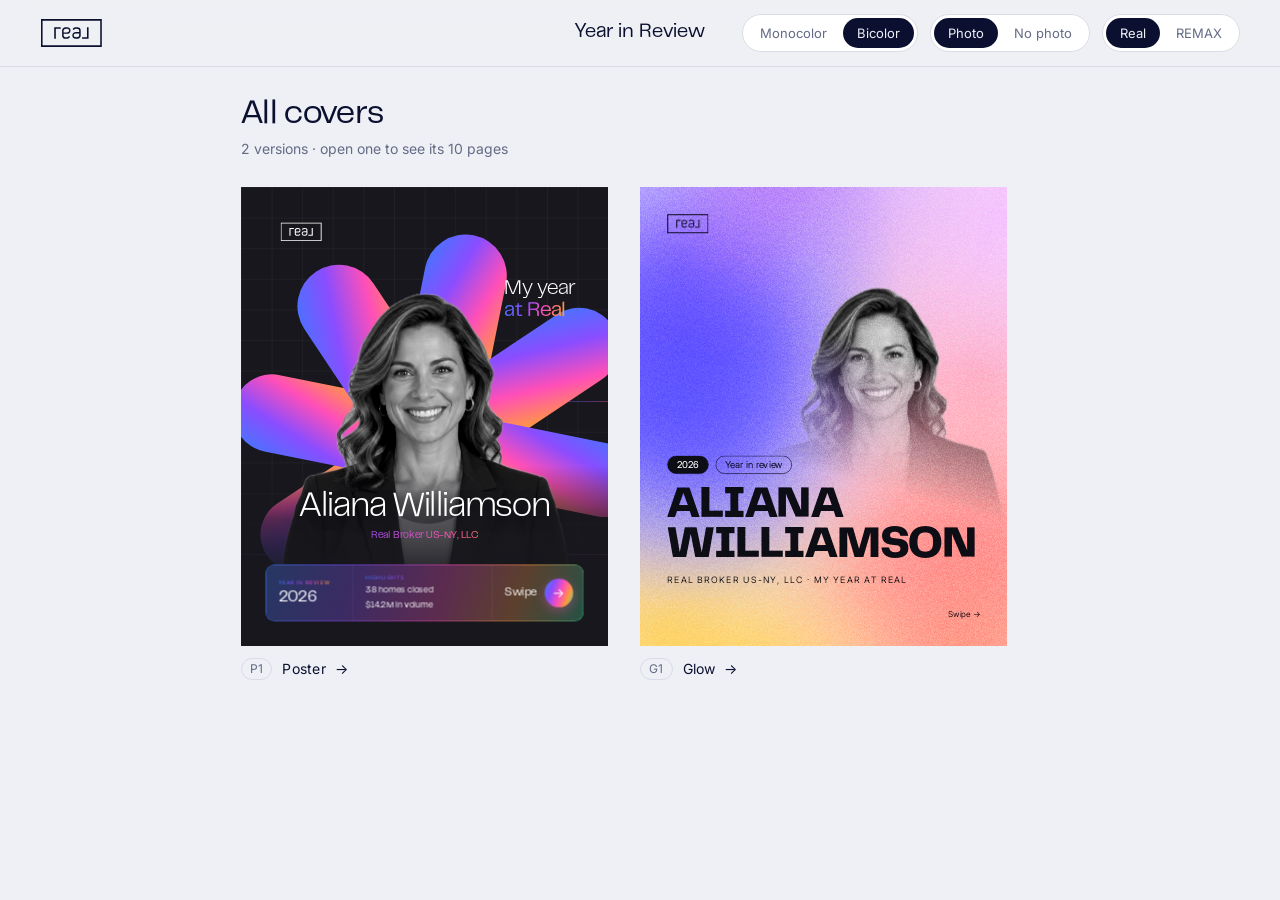
==== index.html @ c4932153 "Year in Review carousel: Poster and Glow, with Real and REMAX versions HTML carousel for the Leo Pro" ====
<!doctype html>
<html lang="en">
<head>
<meta charset="utf-8">
<meta name="viewport" content="width=device-width, initial-scale=1">
<title>Year in Review</title>
<link rel="stylesheet" href="tokens.css">
<script src="clock.js"></script>
<script src="content.js"></script>
<link rel="stylesheet" href="slides.css">
<link rel="stylesheet" href="remax.css">
<link rel="stylesheet" href="motion.css">
<script src="live.js" defer></script>
<script src="pages.js"></script>
<script src="grain.js"></script>
<script src="rings.js"></script>
<script src="flip.js" defer></script>
<script src="mock.js" defer></script>
<script src="reel.js" defer></script>
<script src="figma-sheet.js" defer></script>
<style>
  * { box-sizing: border-box; margin: 0; }
  html, body { height: 100%; background: #e9ecf2; font-family: var(--font-body); color: var(--onyx); }

  /* One page at a time (picked in the Kamui bar). Its versions sit side by side; scroll sideways for more. */
  .stage { height: 100vh; padding: 64px 48px 32px; display: flex; flex-direction: column; gap: 16px; }
  .page-title { font: 400 14px/1 var(--font-body); color: #5b6478; }
  .page-title b { color: var(--navy); font-weight: 400; }
  /* Desktop: 3 by 3 grid, scroll down. Phones keep the swipe row (media query below). */
  .row { flex: 1; min-height: 0; display: grid; grid-template-columns: repeat(3, max-content); justify-content: center; gap: 36px 32px; overflow-y: auto; overflow-x: hidden; padding: 4px 0 40px; align-content: start; }
  .version { flex: none; display: flex; flex-direction: column; gap: 10px; }
  .version-label { font: 400 12px/1 var(--font-body); color: #5b6478; letter-spacing: .02em; }
  .frame { width: calc(var(--slide-w) * var(--scale)); height: calc(var(--slide-h) * var(--scale)); overflow: hidden; }
  .slide { width: var(--slide-w); height: var(--slide-h); transform: scale(var(--scale)); transform-origin: 0 0;
           position: relative; overflow: hidden; padding: var(--margin); }

  /* Placeholder until a page has a design */
  .slide.empty { background: var(--light); display: flex; flex-direction: column; justify-content: space-between; }
  .slide.empty .num { font: 300 240px/0.9 var(--font-display); color: var(--rezen); }
  .slide.empty .copy { display: flex; flex-direction: column; gap: 20px; color: var(--navy); }
  .slide.empty .k { font: 400 28px/1 var(--font-body); text-transform: uppercase; letter-spacing: .14em; color: var(--rezen); }
  .slide.empty .v { font: 400 160px/0.95 var(--font-display); }
  .slide.empty .l { font: 400 56px/1.1 var(--font-display); }
  .slide.empty .n { font: 400 32px/1.3 var(--font-body); color: var(--onyx); }

  /* Own toolbar: page select, photo switch. Shown on phones and anywhere the Kamui bar isn't (not localhost). */
  .bar { display: none; align-items: center; gap: 8px; padding: 0 16px; }
  .bar button, .bar select { height: 40px; border: 1px solid #c9cfdb; background: var(--white); color: var(--navy);
    font: 400 15px/1 var(--font-body); border-radius: 0; -webkit-appearance: none; appearance: none; }
  .bar button { width: 40px; flex: none; font-size: 18px; }
  .bar select { flex: 1; min-width: 0; padding: 0 12px; }
  .bar .photo { width: auto; padding: 0 12px; white-space: nowrap; }
  .bar .photo[aria-pressed="true"] { background: var(--navy); color: var(--white); border-color: var(--navy); }
  .page-title .back { margin-right: 10px; padding: 6px 12px; border: 1px solid #c9cfdb; background: #fff; color: #050e3d; font: 400 13px/1 var(--font-body); cursor: pointer; }
  .version.open { cursor: pointer; }
  .version.open .frame { transition: transform .2s ease, box-shadow .2s ease; }
  .version.open:hover .frame { transform: translateY(-4px); box-shadow: 0 16px 40px rgba(5,14,61,.18); }
  .dots { display: none; justify-content: center; align-items: center; gap: 8px; min-height: 20px; }
  .dots i { width: 8px; height: 8px; border-radius: 50%; background: #c9cfdb; }
  .dots i.on { background: var(--rezen); }
  .no-kamui .bar { display: flex; }
  .no-kamui .stage { padding-top: 16px; }

  /* Phone: one version per screen, swipe sideways between versions */
  @media (max-width: 767px) {
    .bar { display: flex; }
    .stage { height: 100dvh; padding: 12px 0 14px; gap: 12px; }
    .page-title { display: none; }
    .page-title:has(.back) { display: block; padding: 0 16px; }
    .row { display: flex; overflow-x: auto; overflow-y: hidden; justify-content: flex-start; gap: 16px; padding: 0 16px 4px; align-items: center; scroll-snap-type: x mandatory; scrollbar-width: none; overscroll-behavior-x: contain; }
    .row::-webkit-scrollbar { display: none; }
    .version { scroll-snap-align: center; scroll-snap-stop: always; align-items: center; }
    .version-label { font-size: 14px; color: var(--navy); }
    .dots { display: flex; }
  }

  /* ===== Review shell (6 Nov redesign): header, tabs, switch, headings, cards, scrollbar ===== */
  :root { --u-bg: var(--ui-bg, #eef0f5); --u-fg: var(--ui-fg, #0b1030); --u-mut: var(--ui-muted, #646b85); --u-line: var(--ui-line, #d9dce6); --u-card: var(--ui-field, #ffffff); --u-acc: #4967fd; }
  html, body { background: var(--u-bg); color: var(--u-fg); }
  .stage { padding: 0 !important; gap: 0 !important; }
  .bar { display: none !important; }
  .hdr { position: sticky; top: 0; z-index: 20; display: flex; align-items: center; gap: 28px; padding: 14px 40px;
    background: color-mix(in srgb, var(--u-bg) 82%, transparent); backdrop-filter: blur(14px); -webkit-backdrop-filter: blur(14px); border-bottom: 1px solid var(--u-line); }
  .brand { display: flex; align-items: center; gap: 12px; flex: none; }
  .brand .logo { width: 62px; height: 28px; color: var(--u-fg); }
  .brand b { display: block; font: 400 17px/1.1 var(--font-display); }
  .brand small { display: block; font: 400 12px/1.3 var(--font-body); color: var(--u-mut); }
  .tabs { display: none !important; }
  .hdr { position: sticky; }
  .brand small { display: none !important; }
  .brand > div { position: absolute; left: 50%; top: 50%; transform: translate(-50%, -50%); text-align: center; pointer-events: none; }
  .brand b { font-size: 20px !important; }
  .hdr .sw { margin-left: auto; }
  .segs { margin-left: auto; display: flex; gap: 12px; flex: none; }
  .seg { display: flex; padding: 3px; gap: 2px; border: 1px solid var(--u-line); border-radius: 999px; background: var(--u-card); }
  .seg button { height: 30px; padding: 0 14px; border: 0; border-radius: 999px; background: transparent; color: var(--u-mut); font: 400 13px/1 var(--font-body); cursor: pointer; transition: background .2s, color .2s; }
  .seg button:hover { color: var(--u-fg); }
  .seg button[aria-pressed="true"] { background: var(--u-fg); color: var(--u-bg); }
  .seg button:focus-visible { outline: 2px solid var(--u-acc); outline-offset: 2px; }
  .page-title .seg.fmt { margin-left: 24px; align-self: center; }
  /* Watch reel: the P1 Poster reel (media/yir-reel-P1.mp4) in the iPhone 17 Pro bezel */
  .reelbtn { margin-left: 12px; align-self: center; flex: none; display: inline-flex; align-items: center; gap: 8px; height: 38px; padding: 0 16px 0 14px; border: 0; border-radius: 999px;
    background: var(--u-fg); color: var(--u-bg); font: 400 13px/1 var(--font-body); cursor: pointer; }
  .reelbtn:hover { background: var(--u-acc); color: #fff; }
  .reelbtn:focus-visible { outline: 2px solid var(--u-acc); outline-offset: 2px; }
  .rv { position: fixed; inset: 0; z-index: 1000; display: flex; align-items: center; justify-content: center; flex-direction: column; background: rgba(8,10,24,.78); backdrop-filter: blur(10px); -webkit-backdrop-filter: blur(10px); }
  .rv-wrap { width: 450px; height: 920px; transform-origin: center; flex: none; }
  .rv-phone { position: relative; width: 450px; height: 920px; filter: drop-shadow(0 40px 60px rgba(0,0,0,.45)); }
  .rv-screen { position: absolute; left: 24px; top: 23px; width: 402px; height: 874px; border-radius: 58px; overflow: hidden; background: #000; }
  /* Instagram Reels on iOS: the reel fills the screen above the tab bar; Reels UI and the iOS status bar and home indicator on top */
  .rv-screen video { position: absolute; left: 0; top: 0; width: 100%; height: 791px; object-fit: cover; display: block; cursor: pointer; }
  .rv-screen, .rv-ig { font-family: -apple-system, BlinkMacSystemFont, "SF Pro Text", system-ui, sans-serif; -webkit-font-smoothing: antialiased; }
  .rv-ig { position: absolute; inset: 0; pointer-events: none; color: #fff; }
  .rv-ig .mk-status { position: absolute; left: 0; right: 0; top: 0; height: 62px; z-index: 3; }
  .rv-ig .mk-sb { display: block; }
  .rv-ig .scr-t { position: absolute; left: 0; right: 0; top: 0; height: 150px; background: linear-gradient(rgba(0,0,0,.45), rgba(0,0,0,0)); }
  .rv-ig .scr-b { position: absolute; left: 0; right: 0; top: 541px; height: 250px; background: linear-gradient(rgba(0,0,0,0), rgba(0,0,0,.55)); }
  .rv-ig .hd { position: absolute; left: 16px; right: 14px; top: 62px; height: 44px; display: flex; align-items: center; justify-content: space-between; z-index: 2; }
  .rv-ig .hd b { display: inline-flex; align-items: center; gap: 4px; font-size: 22px; font-weight: 700; letter-spacing: -.02em; }
  .rv-ig .act { position: absolute; right: 10px; bottom: 102px; width: 48px; display: flex; flex-direction: column; align-items: center; gap: 16px; z-index: 2; }
  .rv-ig .act div { display: flex; flex-direction: column; align-items: center; gap: 3px; font-size: 12px; font-weight: 500; }
  .rv-ig .act svg { filter: drop-shadow(0 1px 2px rgba(0,0,0,.35)); }
  .rv-ig .aud { width: 28px; height: 28px; border-radius: 7px; border: 2px solid #fff; overflow: hidden; box-sizing: border-box; } .rv-ig .aud img { width: 100%; height: 100%; object-fit: cover; display: block; }
  .rv-ig .who { position: absolute; left: 14px; right: 74px; bottom: 102px; display: flex; flex-direction: column; gap: 9px; z-index: 2; text-shadow: 0 1px 2px rgba(0,0,0,.35); }
  .rv-ig .u { display: flex; align-items: center; gap: 9px; font-size: 14px; font-weight: 600; }
  .rv-ig .u img { width: 32px; height: 32px; border-radius: 50%; object-fit: cover; }
  .rv-ig .u i { font-style: normal; padding: 5px 11px; border: 1.5px solid rgba(255,255,255,.85); border-radius: 8px; font-size: 13px; font-weight: 600; }
  .rv-ig .cap { font-size: 14px; line-height: 1.3; white-space: nowrap; overflow: hidden; text-overflow: ellipsis; } .rv-ig .cap span { color: rgba(255,255,255,.7); }
  .rv-ig .mus { display: inline-flex; align-items: center; gap: 6px; align-self: flex-start; padding: 5px 10px 5px 8px; border-radius: 999px; background: rgba(255,255,255,.18); font-size: 12.5px; font-weight: 500; }
  .rv-ig .tab { position: absolute; left: 0; right: 0; bottom: 0; height: 83px; display: flex; justify-content: space-around; padding: 11px 6px 0; box-sizing: border-box; background: #000; border-top: .5px solid rgba(255,255,255,.12); z-index: 2; }
  .rv-ig .tab .me { width: 26px; height: 26px; border-radius: 50%; overflow: hidden; border: 1.5px solid #fff; box-sizing: border-box; } .rv-ig .tab .me img { width: 100%; height: 100%; object-fit: cover; display: block; }
  .rv-ig .home { position: absolute; left: 50%; bottom: 8px; width: 139px; height: 5px; margin-left: -69.5px; border-radius: 3px; background: #fff; z-index: 3; }
  .rv-bezel { position: absolute; inset: 0; width: 450px; height: 920px; pointer-events: none; }
  /* the Dynamic Island comes from the bezel image; no extra island here */
  .rv-bar { position: absolute; left: 0; right: 0; top: 789px; height: 2px; background: rgba(255,255,255,.25); overflow: hidden; pointer-events: none; z-index: 2; }   /* Reels scrub line on the tab bar edge */
  .rv-bar i { display: block; height: 100%; width: 0; background: #fff; }
  .rv-ctl { margin-top: 18px; display: flex; gap: 10px; }
  .rv-ctl button { height: 38px; padding: 0 16px; border: 0; border-radius: 999px; background: rgba(255,255,255,.14); color: #fff; font: 400 13px/1 var(--font-body); cursor: pointer; }
  .rv-ctl button:hover { background: rgba(255,255,255,.26); }
  .rv-ctl { flex-wrap: wrap; justify-content: center; }
  .rv-ver { display: inline-flex; padding: 3px; gap: 2px; border-radius: 999px; background: rgba(255,255,255,.1); margin-right: 6px; }
  .rv-ver button { height: 32px; background: none; }
  .rv-top { margin: 0 0 18px; }   /* version switch sits above the phone (Laxman, 17 Nov) */
  .rv-top .rv-ver { margin-right: 0; }
  .rv-ver button[aria-pressed="true"] { background: #fff; color: #0b0b12; }
  .rv-x { position: absolute; top: 64px; right: 28px; width: 44px; height: 44px; border-radius: 50%; border: 0; background: rgba(255,255,255,.14); color: #fff; font: 400 20px/1 system-ui; cursor: pointer; }
  @media (max-width: 767px) { .reelbtn { padding: 0 12px; } .reelbtn span { display: none; } }
  @media (max-width: 767px) { .segs { gap: 6px; } .seg button { padding: 0 10px; font-size: 12px; } }
  .tabs-old { flex: 1; display: flex; justify-content: center; gap: 4px; min-width: 0; overflow-x: auto; scrollbar-width: none; }
  .tabs::-webkit-scrollbar { display: none; }
  .tabs button { flex: none; height: 36px; padding: 0 16px; border: 0; border-radius: 999px; background: transparent; color: var(--u-mut); cursor: pointer;
    font: 400 14px/1 var(--font-body); transition: background .15s, color .15s; }
  .tabs button em { font-style: normal; margin-left: 6px; color: inherit; opacity: .8; }
  .tabs button:hover { background: color-mix(in srgb, var(--u-fg) 7%, transparent); color: var(--u-fg); }
  .tabs button.on { background: var(--u-fg); color: var(--u-bg); }
  .tabs button:focus-visible, .back:focus-visible, .sw input:focus-visible + i { outline: 2px solid var(--u-acc); outline-offset: 2px; }
  .sw { flex: none; display: flex; align-items: center; gap: 10px; cursor: pointer; font: 400 13px/1 var(--font-body); color: var(--u-mut); }
  .sw input { position: absolute; opacity: 0; width: 1px; height: 1px; }
  .sw i { width: 40px; height: 24px; border-radius: 999px; background: var(--u-line); position: relative; transition: background .2s; }
  .sw i::after { content: ""; position: absolute; left: 3px; top: 3px; width: 18px; height: 18px; border-radius: 50%; background: #fff; box-shadow: 0 1px 3px rgba(0,0,0,.25); transition: transform .2s; }
  .sw input:checked + i { background: var(--u-acc); }
  .sw input:checked + i::after { transform: translateX(16px); }
  .page-title { display: flex !important; align-items: center; gap: 16px; padding: 30px 40px 6px; color: var(--u-fg) !important; }
  .page-title .h h1 { margin: 0; font: 400 34px/1.1 var(--font-display); letter-spacing: -.02em; }
  .page-title .h h1 span { font: 400 14px/1 var(--font-body); color: var(--u-mut); vertical-align: middle; margin-left: 8px; padding: 5px 9px; border: 1px solid var(--u-line); border-radius: 999px; }
  .page-title .h p { margin: 6px 0 0; font: 400 14px/1.3 var(--font-body); color: var(--u-mut); }
  .page-title .back { width: 44px; height: 44px; flex: none; display: grid; place-items: center; padding: 0; border: 1px solid var(--u-line) !important; border-radius: 50%; background: var(--u-card) !important; color: var(--u-fg) !important; cursor: pointer; }
  .page-title .back:hover { background: var(--u-fg) !important; color: var(--u-bg) !important; }
  .row { padding: 22px 40px 60px !important; gap: 40px 32px !important; justify-content: center !important; }
  .page-title { padding-left: max(40px, var(--gx, 40px)) !important; }
  .version { gap: 12px !important; }
  .version-label { display: flex; align-items: center; gap: 10px; font: 400 14px/1 var(--font-body) !important; color: var(--u-fg) !important; }
  .version-label .num { font: 400 12px/1 var(--font-body); color: var(--u-mut); padding: 4px 8px; border: 1px solid var(--u-line); border-radius: 999px; }
  .frame { box-shadow: 0 1px 2px rgba(11,16,48,.06), 0 14px 34px rgba(11,16,48,.10); transition: transform .25s cubic-bezier(.2,.8,.2,1), box-shadow .25s; }
  .version:hover .frame { transform: translateY(-4px); box-shadow: 0 2px 4px rgba(11,16,48,.08), 0 24px 50px rgba(11,16,48,.16); }
  .version.open .version-label::after { content: "Open →"; margin-left: auto; font-size: 13px; color: var(--u-acc); opacity: 0; transition: opacity .2s; }
  .version.open:hover .version-label::after { opacity: 1; }
  /* no card shadow; label sits below the slide (6 Nov) */
  .frame, .version:hover .frame { box-shadow: none !important; }
  .version-label { order: 2; }
  .version .frame { order: 1; }
  /* scrollbar */
  .row { scrollbar-width: thin; scrollbar-color: color-mix(in srgb, var(--u-fg) 22%, transparent) transparent; }
  .row::-webkit-scrollbar { width: 10px; height: 10px; }
  .row::-webkit-scrollbar-track { background: transparent; }
  .row::-webkit-scrollbar-thumb { background: color-mix(in srgb, var(--u-fg) 18%, transparent); border-radius: 999px; border: 3px solid var(--u-bg); }
  .row::-webkit-scrollbar-thumb:hover { background: color-mix(in srgb, var(--u-fg) 34%, transparent); }
  .dots i { border-radius: 999px; transition: width .2s; } .dots i.on { width: 22px; background: var(--u-acc); }
  @media (max-width: 767px) {
    .hdr { flex-wrap: wrap; gap: 10px 14px; padding: 10px 16px; }
    .brand small { display: none; }
    .tabs { order: 3; flex-basis: 100%; justify-content: flex-start; }
    .tabs button { height: 32px; padding: 0 12px; font-size: 13px; }
    .sw { margin-left: auto; } .sw span { display: none; }
    .page-title { display: flex !important; padding: 12px 16px 0; } .page-title .h h1 { font-size: 22px; } .page-title .h p { display: none; }
    .page-title .back { width: 36px; height: 36px; }
    .row { padding: 8px 16px 4px !important; gap: 16px !important; justify-content: flex-start !important; }
    .page-title { padding-left: 16px !important; }
    .version.open .version-label::after { display: none; }
  }
</style>
</head>
<body>
<main class="stage">
  <header class="hdr">
    <div class="brand"><span class="logo"></span><div><b>Year in Review</b><small>2026 · Leo Pro carousel</small></div></div>
    <nav class="tabs" id="tabs" aria-label="Versions"></nav>
    <div class="segs">
      <div class="seg" role="group" aria-label="Colour system" title="Monocolor: one colour scheme on every page. Bicolor: the big-win pages (03, 05, 07, 09) swap colours.">
        <button type="button" data-k="color" data-v="mono">Monocolor</button><button type="button" data-k="color" data-v="bi">Bicolor</button></div>
      <div class="seg" role="group" aria-label="Agent photo">
        <button type="button" data-k="photo" data-v="on">Photo</button><button type="button" data-k="photo" data-v="off">No photo</button></div>
      <div class="seg" role="group" aria-label="Brand" title="Real: Real Brokerage posters. REMAX: the same posters in the REMAX brand (Real REMAX Group agents).">
        <button type="button" data-k="brand" data-v="real">Real</button><button type="button" data-k="brand" data-v="remax">REMAX</button></div>
    </div>
  </header>
  <div class="bar" id="bar">
    <button id="prev" aria-label="Previous page">‹</button>
    <select id="pageSel" aria-label="Page"></select>
    <button id="next" aria-label="Next page">›</button>
    <button class="photo" id="photoBtn" aria-pressed="false">No photo</button>
  </div>
  <div class="page-title" id="title"></div>
  <div class="row" id="row"></div>
  <div class="dots" id="dots"></div>
</main>

<!--
  DESIGNS GO HERE. One <template> per version:
    Versions show left to right in the order they appear in this file.
-->

<!-- ===== 01 · Cover · set 3: photo-led poster (speaker-card style) ===== -->
<template data-page="01" data-version="P1" data-name="Poster" data-class="c-p2">
  <div class="abs grid"></div>
  <i class="abs sq" style="left:372px;top:138px"></i><i class="abs sq" style="left:96px;top:560px"></i><i class="abs sq" style="left:930px;top:640px"></i>
  <svg class="abs burst" viewBox="0 0 1080 1350" aria-hidden="true"><defs><linearGradient id="irid" x1="0" y1="0" x2="1" y2="1"><stop offset="0" stop-color="#3a7bff"/><stop offset=".3" stop-color="#8a4dff"/><stop offset=".55" stop-color="#ff4fb8"/><stop offset=".8" stop-color="#ff9a3d"/><stop offset="1" stop-color="#3ddc97"/></linearGradient></defs><g class="petals" transform="translate(560 760)"><rect class="petal" transform="rotate(0)" x="-118" y="-640" width="236" height="640" rx="118"/><rect class="petal" transform="rotate(45)" x="-118" y="-640" width="236" height="640" rx="118"/><rect class="petal" transform="rotate(90)" x="-118" y="-640" width="236" height="640" rx="118"/><rect class="petal" transform="rotate(135)" x="-118" y="-640" width="236" height="640" rx="118"/><rect class="petal" transform="rotate(180)" x="-118" y="-640" width="236" height="640" rx="118"/><rect class="petal" transform="rotate(225)" x="-118" y="-640" width="236" height="640" rx="118"/><rect class="petal" transform="rotate(270)" x="-118" y="-640" width="236" height="640" rx="118"/><rect class="petal" transform="rotate(315)" x="-118" y="-640" width="236" height="640" rx="118"/></g></svg>
  <span class="abs logo"></span>
  <div class="abs headline"><span class="l">My year</span><span class="r">at Real</span></div>
  <img class="abs person photo-only" data-yir-src="agent.cutout" alt="">
  <div class="abs np-year np-only" data-yir="year"></div>
  <div class="abs shade"></div>
  <div class="abs who"><div class="nm" data-yir="agent.name"></div><div class="br" data-yir="agent.brokerage"></div></div>
  <div class="abs sfacts st-only"><div><b data-yir-page="05.value"></b><span data-yir-page="05.label"></span></div><div><b data-yir-page="07.value"></b><span data-yir-page="07.label"></span></div><div><b data-yir-page="10.value"></b><span data-yir-page="10.label"></span></div></div>
  <div class="abs info">
    <div class="cell c1"><div class="lb">Year in review</div><div class="big" data-yir="year"></div></div>
    <div class="cell c2"><div class="lb">Highlights</div><div class="st"><span data-yir-page="02.value"></span> homes closed</div><div class="st"><span data-yir-page="03.value"></span> in volume</div></div>
    <div class="cell c3"><div class="lb">See my year</div><div class="big sm">Swipe</div></div>
  </div>
</template>

<!-- ===== 01 · Cover · set 2: ring vortex ===== -->
<template data-page="01" data-version="G1" data-name="Glow" data-class="c-g">
  <div class="abs glow g1"></div><div class="abs glow g2"></div><div class="abs glow g3"></div><div class="abs glow g4"></div>
  <canvas class="abs grain" data-grain="fine-noise" width="1080" height="1350"></canvas>
  <img class="abs person photo-only" data-yir-src="agent.cutout" alt="">
  <div class="abs big-year np-only" data-yir="year"></div>
  <span class="abs logo"></span>
  <div class="abs tags"><span class="tag solid" data-yir="year"></span><span class="tag">Year in review</span></div>
  <div class="abs nm" data-yir="agent.name"></div>
  <div class="abs sub"><span data-yir="agent.brokerage"></span> · <span data-yir="cover.title"></span></div>
  <div class="abs sfacts st-only"><div><b data-yir-page="02.value"></b><span data-yir-page="02.label"></span></div><div><b data-yir-page="03.value"></b><span data-yir-page="03.label"></span></div><div><b data-yir-page="05.value"></b><span data-yir-page="05.label"></span></div></div>
  <div class="abs swipe" data-yir="cover.cta"></div>
</template>


<script src="wrapped.js"></script>   <!-- Wrapped (V4): local only for now; the page works without it -->
<script>
  // 10 pages and their copy come from content.js (v1 carousel in Figma)
  const PAGES = YIR.pages;
  // Pattern break: the big-achievement pages swap their poster's colours (slides.css, .swap)
  const SWAP = ['03', '05', '07', '09'];
  // Plain content view shown until a page has a designed version
  function contentView(p) {
    const a = YIR.agent;
    if (p.id === '01') return `<div class="num">${p.id}</div>
      <div class="copy"><div class="k">${YIR.cover.kicker}</div><div class="v">${YIR.cover.title}</div>
      <div class="n">${a.name} · ${a.brokerage}</div><div class="n">${YIR.cover.cta}</div></div>`;
    return `<div class="num">${p.id}</div>
      <div class="copy"><div class="k">${p.name}</div><div class="v">${p.value}</div>
      <div class="l">${p.label}</div><div class="n">${p.note}</div></div>`;
  }

  const row = document.getElementById('row'), title = document.getElementById('title');
  // Two views: 'home' shows every cover version; a version id (e.g. 'V4') opens that version's 10 pages
  const COVERS = () => [...document.querySelectorAll('template[data-page="01"]')].map(t => ({ id: t.dataset.version, name: t.dataset.name, t }));
  let view = 'home', noPhoto = false, breaks = true, story = false, brand = 'real';   // brand: 'real' or 'remax' (remax.css, assets/remax)
    // story: P1 in 9:16 story size   // breaks: Bicolor (big-win pages swap colours); false = Monocolor

  const phone = () => matchMedia('(max-width: 767px)').matches;
  function fit() {
    let sc;
    if (phone()) sc = Math.min((innerWidth - 32) / 1080, (row.clientHeight - 28) / (isStory() ? 1920 : 1350)); // one slide fills the screen
    else sc = Math.max(0.15, Math.min((row.clientWidth - 80 - 2 * 32 - 12) / 3 / 1080, 0.34)); // three columns fill the width
    document.body.style.setProperty('--scale', sc.toFixed(3));
    const gx = () => { const v = row.firstElementChild; if (v && !phone()) document.body.style.setProperty('--gx', Math.round(v.getBoundingClientRect().left - row.getBoundingClientRect().left) + 'px'); };
    requestAnimationFrame(gx); setTimeout(gx, 400); // title lines up with the centred grid (again once the scrollbar has settled)
  }

  // Toolbar (phones, and wherever the Kamui bar isn't): All covers / each version, arrows, photo switch
  const pageSel = document.getElementById('pageSel'), photoBtn = document.getElementById('photoBtn'), dots = document.getElementById('dots');
  const VIEWS = () => [{ id: 'home', label: 'All covers' }, ...COVERS().map(c => ({ id: c.id, label: `${c.id} · ${c.name}` }))];
  pageSel.innerHTML = VIEWS().map(v => `<option value="${v.id}">${v.label}</option>`).join('');
  const go = id => { view = id; render(); saveHash(); if (window.KamuiBar && KamuiBar.select) try { KamuiBar.select(id); } catch (e) {} };
  pageSel.onchange = () => go(pageSel.value);
  const step = d => { const vs = VIEWS(), i = vs.findIndex(v => v.id === view); go(vs[(i + d + vs.length) % vs.length].id); };
  document.getElementById('prev').onclick = () => step(-1);
  document.getElementById('next').onclick = () => step(1);
  photoBtn.onclick = () => { noPhoto = !noPhoto; render(); saveHash(); };
  const tgs = () => [noPhoto && 'nophoto', !breaks && 'nobreak', story && 'story', brand === 'remax' && 'remax'].filter(Boolean).join(',');
  const STORY_SETS = ['P1', 'G1', 'V4'];   // versions with a story size, the iPhone preview and a reel
  const isStory = () => story && STORY_SETS.includes(view);
  function saveHash() { if (!window.KamuiBar) history.replaceState(null, '', `#opt=${view}${tgs() ? '&tg=' + tgs() : ''}`); }
  (() => { const h = new URLSearchParams(location.hash.slice(1)); if (h.get('opt') && VIEWS().some(v => v.id === h.get('opt'))) view = h.get('opt'); const tg = (h.get('tg') || '').split(','); if (tg.includes('nophoto')) noPhoto = true; if (tg.includes('nobreak')) breaks = false; if (tg.includes('story')) story = true; if (tg.includes('remax')) brand = 'remax'; })();
  const tabs = document.getElementById('tabs');
  // Watch reel: plays media/yir-reel-P1.mp4 in the iPhone bezel (play/pause, sound, replay; Esc or ✕ closes)
  // Instagram Reels interface over the reel: iOS status bar (Figma kit, via mock.js), Reels header, actions, caption, audio, tab bar, home indicator
  function reelsUI() {
    const M = window.YIRMock || {}, I = M.ICON || {}, A = YIR.agent || {};
    const user = (A.name || 'agent').toLowerCase().replace(/[^a-z]+/g, '.'), photo = A.photo || '';
    const sv = (p, w = 28, extra = '') => `<svg width="${w}" height="${w}" viewBox="0 0 24 24" fill="none" stroke="#fff" stroke-width="1.9" stroke-linecap="round" stroke-linejoin="round" ${extra}>${p}</svg>`;
    const heart = sv('<path d="M12 20.5s-7.5-4.6-9.2-9.1C1.6 8 3.6 4.5 7.1 4.5c2.1 0 3.6 1.2 4.9 3 1.3-1.8 2.8-3 4.9-3 3.5 0 5.5 3.5 4.3 6.9-1.7 4.5-9.2 9.1-9.2 9.1z"/>');
    const comment = sv('<path d="M20.5 12a8.5 8.5 0 1 1-3.4-6.8A8.4 8.4 0 0 1 20.5 12c0 1.4-.3 2.7-.9 3.9l1.1 4.6-4.6-1.1A8.5 8.5 0 0 1 12 20.5"/>');
    const repost = sv('<path d="M17 2.5l3 3-3 3"/><path d="M4 11.5v-2a4 4 0 0 1 4-4h12"/><path d="M7 21.5l-3-3 3-3"/><path d="M20 12.5v2a4 4 0 0 1-4 4H4"/>');
    const send = sv('<path d="M21.5 3 10 13.5M21.5 3 15 21l-5-7.5L2.5 9z"/>');
    const dots = `<svg width="24" height="24" viewBox="0 0 24 24" fill="#fff"><circle cx="5" cy="12" r="1.8"/><circle cx="12" cy="12" r="1.8"/><circle cx="19" cy="12" r="1.8"/></svg>`;
    const camera = sv('<path d="M3 8.5a2 2 0 0 1 2-2h2.3l1.6-2.2h6.2l1.6 2.2H19a2 2 0 0 1 2 2V18a2 2 0 0 1-2 2H5a2 2 0 0 1-2-2z"/><circle cx="12" cy="13" r="3.8"/>', 28);
    const chev = sv('<path d="M6 9l6 6 6-6"/>', 18, 'stroke-width="2.4"');
    const note = `<svg width="12" height="12" viewBox="0 0 24 24" fill="#fff"><path d="M9 18.5a3 3 0 1 1-2-2.83V4.5l13-2.5v13.5a3 3 0 1 1-2-2.83V6.6L9 8.3z"/></svg>`;
    const tabI = { home: sv('<path d="M3 10.2 12 3l9 7.2V21h-6v-6.5H9V21H3z"/>', 26),
      reels: `<svg width="26" height="26" viewBox="0 0 24 24"><rect x="2.5" y="2.5" width="19" height="19" rx="5.5" fill="#fff"/><path d="M2.5 8.2h19M8.6 2.6l3 5.6M15.2 2.6l3 5.6" stroke="#000" stroke-width="1.7"/><path d="M10 11.6v6l5.2-3z" fill="#000"/></svg>`,
      send: sv('<path d="M21.5 3 10 13.5M21.5 3 15 21l-5-7.5L2.5 9z"/>', 26), search: sv('<circle cx="10.5" cy="10.5" r="7"/><path d="M15.8 15.8 21 21"/>', 26) };
    return `<div class="rv-ig"><i class="scr-t"></i><i class="scr-b"></i>${M.status ? M.status('#fff') : ''}
      <div class="hd"><b>Reels ${chev}</b>${camera}</div>
      <div class="act"><div>${heart}<span>12.4K</span></div><div>${comment}<span>318</span></div><div>${repost}<span>56</span></div><div>${send}<span>204</span></div><div>${dots}</div><span class="aud"><img src="${photo}" alt=""></span></div>
      <div class="who"><div class="u"><img src="${photo}" alt="">${user}<i>Follow</i></div>
        <div class="cap">My ${YIR.year} at Real 🏡✨ <span>... more</span></div>
        <div class="mus">${note}${user} · Original audio</div></div>
      <div class="tab">${tabI.home}${tabI.reels}${tabI.send}${tabI.search}<span class="me"><img src="${photo}" alt=""></span></div><i class="home"></i></div>`;
  }

  function openReel(id = 'P1', name = 'Poster') {
    const rv = document.createElement('div'); rv.className = 'rv'; rv.setAttribute('role', 'dialog'); rv.setAttribute('aria-label', name + ' reel');
    rv.innerHTML = `<button class="rv-x" aria-label="Close">✕</button><div class="rv-ctl rv-top"><span class="rv-ver" role="group" aria-label="Reel version"><button data-ver="1" aria-pressed="false">Version 1</button><button data-ver="2" aria-pressed="true">Version 2 · icon motion</button></span></div><div class="rv-wrap"><div class="rv-phone"><div class="rv-screen">
      <video src="media/yir-reel-${id}-v2.mp4" playsinline autoplay loop preload="auto"></video>${reelsUI()}<div class="rv-bar"><i></i></div></div>
      <img class="rv-bezel" src="assets/iphone17-pro-bezel.png" alt=""></div></div>
      <div class="rv-ctl"><button data-a="play">Pause</button><button data-a="sound">Sound off</button><button data-a="replay">Replay</button></div>`;
    document.body.appendChild(rv);
    const v = rv.querySelector('video'), bar = rv.querySelector('.rv-bar i'), wrap = rv.querySelector('.rv-wrap');
    const fitRv = () => { const k = Math.min(1, (innerHeight - 180) / 920, (innerWidth - 40) / 450); wrap.style.transform = `scale(${k.toFixed(3)})`; wrap.style.margin = `${(920 * (k - 1) / 2).toFixed(0)}px ${(450 * (k - 1) / 2).toFixed(0)}px`; };
    fitRv(); addEventListener('resize', fitRv);
    const btn = a => rv.querySelector(`[data-a="${a}"]`);
    const sync = () => { btn('play').textContent = v.paused ? 'Play' : 'Pause'; btn('sound').textContent = v.muted ? 'Sound on' : 'Sound off'; };
    v.play().catch(() => { v.muted = true; v.play().catch(() => {}); }).finally(sync);   // the click allows sound; fall back to muted
    v.ontimeupdate = () => { bar.style.width = (v.currentTime / (v.duration || 1) * 100).toFixed(2) + '%'; };
    v.onclick = () => { v.paused ? v.play() : v.pause(); sync(); };
    btn('play').onclick = v.onclick;
    btn('sound').onclick = () => { v.muted = !v.muted; sync(); };
    btn('replay').onclick = () => { v.currentTime = 0; v.play(); sync(); };
    // Version 1: the reel as first made; Version 2: the same cut with the icons animated (reel.js #reel=…&v2);
    // (Version 3, full screen, was removed from the viewer on 17 Nov; reel.js &full still renders it)
    rv.querySelectorAll('[data-ver]').forEach(b => b.onclick = () => {
      rv.querySelectorAll('[data-ver]').forEach(x => x.setAttribute('aria-pressed', String(x === b)));
      v.src = `media/yir-reel-${id}${b.dataset.ver === '1' ? '' : '-v' + b.dataset.ver}.mp4`; v.currentTime = 0; v.play().catch(() => {}); sync(); });
    const close = () => { v.pause(); v.removeAttribute('src'); v.load();   // release the download so reopening never stalls
      removeEventListener('resize', fitRv); removeEventListener('keydown', key); rv.remove(); };
    const key = e => { if (e.key === 'Escape') close(); if (e.key === ' ') { e.preventDefault(); v.onclick(); } };
    addEventListener('keydown', key);
    rv.querySelector('.rv-x').onclick = close;
    rv.addEventListener('click', e => { if (e.target === rv) close(); });
  }
  // top-bar segmented controls: colour system (Monocolor / Bicolor) and agent photo (Photo / No photo)
  const segBtns = [...document.querySelectorAll('.seg button')];
  segBtns.forEach(b => b.onclick = () => { if (b.dataset.k === 'color') breaks = b.dataset.v === 'bi'; else if (b.dataset.k === 'brand') brand = b.dataset.v; else noPhoto = b.dataset.v === 'off'; render(); saveHash(); });
  function syncBar(count) {
    pageSel.value = view; photoBtn.setAttribute('aria-pressed', noPhoto); segBtns.forEach(b => b.setAttribute('aria-pressed', b.dataset.k === 'color' ? String((b.dataset.v === 'bi') === breaks) : b.dataset.k === 'brand' ? String(b.dataset.v === brand) : String((b.dataset.v === 'off') === noPhoto)));
    tabs.innerHTML = VIEWS().map(v => `<button class="${v.id === view ? 'on' : ''}" data-v="${v.id}">${v.id === 'home' ? 'All' : v.label.replace(' · ', ' <em>') + '</em>'}</button>`).join('');
    tabs.querySelectorAll('button').forEach(b => b.onclick = () => go(b.dataset.v));
    dots.innerHTML = Array.from({ length: count }, (_, i) => `<i class="${i ? '' : 'on'}"></i>`).join('');
  }
  row.addEventListener('scroll', () => {
    const vs = [...row.children]; if (!vs.length) return;
    const mid = row.scrollLeft + row.clientWidth / 2;
    let best = 0, bd = Infinity; vs.forEach((v, i) => { const d = Math.abs(v.offsetLeft + v.offsetWidth / 2 - mid); if (d < bd) { bd = d; best = i; } });
    [...dots.children].forEach((d, i) => d.classList.toggle('on', i === best));
  }, { passive: true });

  function slideHTML(t, p, label, cls) {
    const lab = label.replace(/^(\w+) · /, '<span class="num">$1</span>');
    return `<div class="version${cls ? ' ' + cls : ''}"${t && cls === 'open' ? ` data-open="${t.dataset.version}"` : ''}><div class="version-label">${lab}</div>
      <div class="frame"><section class="slide ${t ? (t.dataset.class || '') : 'empty'}${noPhoto ? ' no-photo' : ''}${isStory() ? ' st9' : ''}${brand === 'remax' ? ' rx' : ''}" data-page="${p.id}" data-next="${(PAGES[PAGES.findIndex(x => x.id === p.id) + 1] || {}).name || ''}">
        ${t ? (brand === 'remax' ? t.innerHTML.replace(/assets\/(ill|ir|gl)-/g, 'assets/remax/$1-') : t.innerHTML) : contentView(p)}
      </section></div></div>`;
  }

  function render() {
    window.YIR_NOPHOTO = noPhoto; window.YIR_BRAND = brand;   // read by pages.js (Wrapped: illustration pages in No photo)
    const covers = COVERS();
    if (view !== 'home' && !covers.some(c => c.id === view)) view = 'home';
    document.body.style.setProperty('--slide-h', isStory() ? '1920px' : '1350px');
    let html = '', count = 0;
    if (view === 'home') {
      title.innerHTML = `<div class="h"><h1>All covers</h1><p>${covers.length} versions · open one to see its 10 pages</p></div>`;
      covers.forEach(c => { html += slideHTML(c.t, PAGES[0], `${c.id} · ${c.name} &nbsp;→`, 'open'); count++; });
    } else {
      const c = covers.find(x => x.id === view);
      title.innerHTML = `<button class="back" id="backBtn" aria-label="All covers"><svg viewBox="0 0 24 24" width="18" height="18"><path d="M15 5l-7 7 7 7" fill="none" stroke="currentColor" stroke-width="2" stroke-linecap="round" stroke-linejoin="round"/></svg></button><div class="h"><h1>${c.name} <span>${c.id}</span></h1><p>${PAGES.length} pages · ${STORY_SETS.includes(c.id) ? 'tap a page to preview it on iPhone' : 'tap a page to replay its motion'}</p></div>${STORY_SETS.includes(c.id) ? `<div class="seg fmt" role="group" aria-label="Size"><button type="button" data-v="post" aria-pressed="${!story}">Poster 4:5</button><button type="button" data-v="story" aria-pressed="${story}">Story 9:16</button></div><button type="button" class="reelbtn" id="reelBtn" title="Watch the ${c.name} reel on iPhone"><svg viewBox="0 0 24 24" width="14" height="14"><path d="M7 4.5v15l12.5-7.5z" fill="currentColor"/></svg><span>Watch reel</span></button>` : ''}`;
      const rb = document.getElementById('reelBtn'); if (rb) rb.onclick = () => openReel(c.id, c.name);
      title.querySelectorAll('.fmt:not(.illsw) button').forEach(b => b.onclick = () => { story = b.dataset.v === 'story'; render(); saveHash(); });
      PAGES.forEach(p => {
        let t = p.id === '01' ? c.t : document.querySelector(`template[data-page="${p.id}"][data-set="${c.id}"]`);
        if (!t && window.YIR_SETS && YIR_SETS[c.id]) { const g = YIR_SETS[c.id](p, PAGES.indexOf(p), isStory()); t = { dataset: { class: g.cls + (breaks && SWAP.includes(p.id) ? ' swap' : '') }, innerHTML: g.html }; }
        html += slideHTML(t, p, `${p.id} · ${p.name}${t ? '' : ' · not designed yet'}`, ''); count++;
      });
    }
    row.innerHTML = html;
    const back = document.getElementById('backBtn'); if (back) back.onclick = () => go('home');
    bind(row);
    if (window.Grain) Grain.renderAll(row);
    if (window.Rings) Rings.renderAll(row);
    syncBar(count);
    row.scrollLeft = 0;
    fit();
  }
  addEventListener('resize', fit);

  // Home: tap a cover to open its version. Inside a version: tap a slide to replay its motion.
  row.addEventListener('click', e => {
    const open = e.target.closest('.version.open'); if (open) { go(open.dataset.open); return; }
    const sl = e.target.closest('.slide'); if (!sl || sl.classList.contains('empty')) return;
    // P1: open the iPhone 17 mockup (Instagram post or story) at this page
    if (STORY_SETS.includes(view) && window.YIRMock) { const all = [...row.querySelectorAll('.slide')]; YIRMock.open({ slides: all, index: all.indexOf(sl), mode: isStory() ? 'story' : 'post' }); return; }
    const c = sl.cloneNode(true); sl.replaceWith(c);
    if (window.Grain) Grain.renderAll(c); if (window.Rings) Rings.renderAll(c);
  });

  // Fill designs from content.js: data-yir="cover.title" (text), data-yir-src="agent.photo" (img src),
  // data-yir-page="03.value" (a figure page's field)
  function bind(root) {
    const get = path => path.split('.').reduce((o, k) => (o == null ? o : o[k]), YIR);
    root.querySelectorAll('[data-yir]').forEach(el => { el.textContent = get(el.dataset.yir) ?? ''; });
    root.querySelectorAll('[data-yir-src]').forEach(el => { el.src = get(el.dataset.yirSrc) ?? ''; });
    root.querySelectorAll('[data-yir-page]').forEach(el => {
      const [id, key] = el.dataset.yirPage.split('.');
      el.textContent = (YIR.pages.find(p => p.id === id) || {})[key] ?? '';
    });
  }

  // Kamui bar: the same views (All covers, then each version) and the photo switch
  const cfg = {
    id: 'year-in-review', title: 'Year in Review',
    options: VIEWS().map(v => ({ id: v.id, label: v.label })),
    defaultOption: 'home',
    toggles: [{ id: 'nophoto', label: 'No agent photo', note: 'Cover without the agent image' }],
    onSelect(id) { if (id !== view) { view = id; render(); } },
    onToggle(id, on) { if (id === 'nophoto' && on !== noPhoto) { noPhoto = on; render(); } },
  };
  render();
  window.KamuiBar ? window.KamuiBar.register(cfg) : (window.KamuiBarQueue = window.KamuiBarQueue || []).push(cfg);
  // Load the bar here too when the dev Chrome injector hasn't (local copy of Bolt brain/Tools/kamui-bar). Localhost only;
  // elsewhere (a phone on the Wi-Fi) the page uses its own toolbar.
  const local = /^(localhost|127\.0\.0\.1|\[::1\])$/.test(location.hostname);
  if (!local) document.body.classList.add('no-kamui');
  setTimeout(() => { if (local && !window.KamuiBar && !/render|figma=/.test(location.search)) { const s = document.createElement('script'); s.src = 'kamui-bar.js'; document.head.appendChild(s); } }, 300);   // no bar in reel renders or Figma captures (it rewrites the hash)
</script>
</body>
</html>
---- tokens.css ----
/* Year in Review: brand tokens. Only these colours, unless Laxman adds one. */
/* Fonts follow the LEO-pro-templates text styles: PP Telegraf Light / Regular (display, titles),
   PP Telegraf Ultrabold (Wrapped only), Inter Regular / Light (body, labels). No other weights. */
@import url("https://fonts.googleapis.com/css2?family=Inter:ital,wght@0,300;0,400;1,400&display=block");
@font-face { font-family: "PP Telegraf"; font-weight: 300; src: url(fonts/PPTelegraf-Light.otf); }
@font-face { font-family: "PP Telegraf"; font-weight: 400; src: url(fonts/PPTelegraf-Regular.otf); }
@font-face { font-family: "PP Telegraf"; font-weight: 800; src: url(fonts/PPTelegraf-Ultrabold.otf); }

:root {
  /* Palette (same five as the CMA covers, Figma Primary/* and surface-brand) */
  --navy: #050e3d;        /* Primary/Navy Blue 900 */
  --rezen: #4967fd;       /* Primary/ReZen Blue 900 */
  --light: #ddebff;       /* surface/surface-brand */
  --white: #ffffff;       /* Primary/White 900 */
  --onyx: #1d1d1d;        /* Primary/Onyx 900 */
  --lime: #a3e635;        /* UX/UI Utilities Lime/400: only on cover V4 (Laxman's wrapped CMA design) */

  --font-display: "PP Telegraf", system-ui, sans-serif;
  --font-body: "Inter", system-ui, sans-serif;

  /* Slide: Instagram portrait carousel */
  --slide-w: 1080px;
  --slide-h: 1350px;
  --margin: 72px;
}

/* Type, named after the Figma text styles (CMA/…). Family, weight, line height, tracking and case
   come from the style; sizes are scaled up for a 1080 px social slide (set font-size per use). */
.t-wrapped  { font-family: var(--font-display); font-weight: 800; line-height: .88; letter-spacing: -.05em; }  /* CMA/Display/Wrapped */
.t-poster   { font-family: var(--font-display); font-weight: 300; line-height: 1;   letter-spacing: -.04em; }  /* CMA/Display/Poster */
.t-hero     { font-family: var(--font-display); font-weight: 300; line-height: 1;   letter-spacing: -.03em; }  /* CMA/Display/Hero, Hero M */
.t-display  { font-family: var(--font-display); font-weight: 300; line-height: 1;   letter-spacing: -.02em; }  /* CMA/Display/XL, L */
.t-display-r{ font-family: var(--font-display); font-weight: 400; line-height: 1;   letter-spacing: -.02em; }  /* CMA/Display/XL Regular */
.t-title    { font-family: var(--font-display); font-weight: 400; line-height: 1.4; letter-spacing: 0; }       /* CMA/Title/L, M */
.t-body     { font-family: var(--font-body);    font-weight: 400; line-height: 1.3; }                          /* CMA/Body/L */
.t-body-l   { font-family: var(--font-body);    font-weight: 300; line-height: 1.3; }                          /* CMA/Body/L Light */
.t-label    { font-family: var(--font-body);    font-weight: 400; line-height: 1.2; letter-spacing: .14em; text-transform: uppercase; } /* CMA/Label/M */
.t-label-l  { font-family: var(--font-body);    font-weight: 300; line-height: 1.2; letter-spacing: .16em; text-transform: uppercase; } /* CMA/Label/M Light */
---- slides.css ----
/* Year in Review: designed versions. Slide is 1080 x 1350. Square corners only (true circles allowed).
   Type follows the LEO-pro-templates text styles (see tokens.css): Telegraf Light/Regular, Telegraf Ultrabold
   for Wrapped only, Inter Regular/Light for body and labels. */
.slide .abs { position: absolute; }
.slide img { display: block; }
.logo { display: block; width: 122px; height: 56px; background: currentColor;
        -webkit-mask: url(assets/real-logo.svg) no-repeat center / contain; mask: url(assets/real-logo.svg) no-repeat center / contain; }

/* Shared text roles */
.kicker { font: 400 26px/1.2 var(--font-body); letter-spacing: .14em; text-transform: uppercase; }      /* Label/M */
.swipe  { font: 400 26px/1 var(--font-body); }                                                          /* Body/L */
.name   { font: 400 34px/1.3 var(--font-display); }                                                     /* Title/L */
.brok   { font: 300 22px/1.3 var(--font-body); }                                                        /* Body/L Light */
.wrapped { font-family: var(--font-display); font-weight: 800; line-height: .88; letter-spacing: -.05em; } /* Display/Wrapped */
.display { font-family: var(--font-display); font-weight: 300; line-height: 1; letter-spacing: -.03em; }   /* Display/Hero */
.foot  { display: flex; justify-content: space-between; align-items: flex-end; }
.right { display: flex; align-items: center; gap: 28px; }

/* ---------- 01 · A · Big 2026 (pose: arms crossed) ---------- */
.c-a { background: var(--navy); color: var(--white); }
.c-a .year { left: 54px; top: 70px; font-size: 380px;
  background: linear-gradient(180deg, var(--rezen) 10%, var(--light) 95%); -webkit-background-clip: text; background-clip: text; color: transparent; }
.c-a .person { left: 90px; top: 20px; width: 1000px; }
.c-a .fade { left: 0; right: 0; bottom: 0; height: 600px; background: linear-gradient(180deg, rgba(5,14,61,0) 0%, var(--navy) 60%); }
.c-a .info { left: 72px; right: 72px; bottom: 72px; display: flex; flex-direction: column; gap: 22px; }
.c-a .kicker, .c-a .brok { color: var(--light); }
.c-a .title { font-size: 120px; }
.c-a .foot { margin-top: 18px; }

/* ---------- 01 · B · Duotone (pose: laughing, looking away) ---------- */
.c-b { background: var(--white); color: var(--navy); }
.c-b .photo { left: 0; top: 0; width: 1080px; height: 780px; overflow: hidden; background: var(--light); isolation: isolate; }
.c-b .photo img { width: 100%; height: 100%; object-fit: cover; object-position: 50% 31%; filter: grayscale(1) contrast(1.15) brightness(1.05); mix-blend-mode: multiply; }
.c-b .photo::after { content: ""; position: absolute; inset: 0; background: var(--navy); mix-blend-mode: lighten; }
.c-b .tag { right: 72px; top: 708px; width: 300px; height: 144px; background: var(--rezen); color: var(--white);
  display: flex; align-items: center; justify-content: center; font-size: 116px; }
.c-b .corner { left: 72px; top: 72px; width: 80px; height: 80px; border-left: 8px solid var(--rezen); border-top: 8px solid var(--rezen); }
.c-b .info { left: 72px; right: 72px; top: 830px; display: flex; flex-direction: column; gap: 18px; }
.c-b .kicker { color: var(--rezen); }
.c-b .title { font-size: 148px; max-width: 560px; }
.c-b .foot { left: 72px; right: 72px; bottom: 72px; }
.c-b .brok { color: var(--onyx); }

/* ---------- 01 · C · Type wall (pose: holding keys) ---------- */
.c-c { background: var(--light); color: var(--navy); }
.c-c .wall { left: -60px; right: -60px; top: 36px; display: flex; flex-direction: column; }
.c-c .wall div { font-size: 172px; white-space: nowrap; color: transparent; -webkit-text-stroke: 3px var(--rezen); }
.c-c .wall div:nth-child(even) { transform: translateX(-210px); }
.c-c .wall div.solid { color: var(--rezen); -webkit-text-stroke: 0; }
.c-c .person { left: 70px; top: 60px; width: 960px; }
.c-c .band { left: 0; right: 0; bottom: 0; height: 360px; background: var(--navy); color: var(--white); padding: 56px 72px 72px;
  display: flex; flex-direction: column; justify-content: space-between; }
.c-c .title { font-size: 112px; }
.c-c .brok { color: var(--light); }
.c-c .chip { left: 72px; bottom: 360px; background: var(--rezen); color: var(--white); padding: 18px 24px; }

/* ---------- 01 · D · Spotlight (pose: pointing up at the title) ---------- */
.c-d { background: var(--rezen); color: var(--white); }
.c-d .kicker { left: 72px; top: 84px; color: var(--light); }
.c-d .title { left: 72px; right: 72px; top: 132px; font-size: 150px; }
.c-d .sun { left: 90px; top: 500px; width: 640px; height: 640px; border-radius: 50%; background: var(--light); }
.c-d .person { left: 40px; top: 300px; width: 900px; }
.c-d .strip { left: 0; right: 0; bottom: 0; height: 200px; background: var(--navy); }
.c-d .ticker { left: 0; bottom: 140px; width: 100%; overflow: hidden; white-space: nowrap; padding: 16px 0;
  background: var(--white); color: var(--rezen); font: 400 30px/1 var(--font-body); letter-spacing: .14em; text-transform: uppercase; }
.c-d .foot { left: 72px; right: 72px; bottom: 44px; align-items: center; }
.c-d .brok { color: var(--light); }

/* ---------- 01 · E · Grain (spray background, pose: arms crossed) ---------- */
.c-e { background: var(--rezen); color: var(--white); }
.c-e .grain { left: 0; top: 0; width: 1080px; height: 1350px; }
.c-e .kicker { left: 72px; top: 92px; color: var(--light); }
.c-e .logo { right: 72px; top: 72px; color: var(--navy); }
.c-e .title { left: 72px; top: 170px; width: 640px; font-size: 156px; }
.c-e .person { left: 250px; top: 330px; width: 900px; }
.c-e .foot-e { left: 72px; bottom: 72px; color: var(--navy); display: flex; flex-direction: column; gap: 4px; }
.c-e .foot-e .brok { color: var(--onyx); }
.c-e .foot-e .swipe { margin-top: 22px; }

/* ---------- No agent photo (Kamui bar toggle "No agent photo") ---------- */
.slide.no-photo .photo-only { display: none; }
.slide:not(.no-photo) .np-only { display: none !important; }
.slide.no-photo .photo-only { display: none !important; }

/* E · Grain: the title takes the space */
.c-e.no-photo .title { top: 560px; width: 900px; font-size: 220px; }

/* A · Big 2026: the year moves into the middle */
.c-a.no-photo .year { top: 400px; font-size: 380px; }

/* B · Duotone: a navy grain block with the year replaces the photo */
.c-b .np-block { left: 0; top: 0; width: 1080px; height: 780px; }
.c-b .np-year { left: 60px; top: 470px; font-size: 330px; color: var(--white); }

/* C · Type wall: the wall shows in full (nothing to add) */

/* D · Spotlight: the year sits in the circle */
.c-d .np-year { left: 90px; top: 720px; width: 640px; text-align: center; font-size: 200px; color: var(--navy); }
.c-d.no-photo .sun { top: 500px; }

/* ===== 01 · Cover set 2: ring vortex (R1 to R4). Rings come from rings.js. ===== */
.c-r { color: var(--white); }
.c-r .rings { left: 0; top: 0; width: 1080px; height: 1350px; }
.c-r .head { left: 72px; top: 72px; display: flex; align-items: center; gap: 24px; }
.c-r .head .kicker { color: var(--light); font-size: 22px; }
.c-r .foot { left: 72px; right: 72px; bottom: 72px; }
.c-r .brok { color: var(--light); }
.c-r .hole { border-radius: 50%; overflow: hidden; }          /* a true circle: the eye of the vortex */
.c-r .hole img { width: 100%; height: 100%; object-fit: cover; object-position: 50% 38%; }
.c-r .t { font: 400 76px/1.04 var(--font-display); letter-spacing: -.02em; }   /* Display/XL Regular */
.c-r .y { font: 400 76px/1.04 var(--font-display); letter-spacing: -.02em; color: var(--light); }

/* R1 · Vortex: title in the eye; with a photo the photo takes the eye and the title moves to the bottom */
.r1 .mark { left: 380px; top: 530px; width: 340px; }
.r1 .hole { left: 320px; top: 420px; width: 440px; height: 440px; }
.r1 .mark-b { left: 72px; bottom: 190px; }
.r1 .mark-b .t, .r1 .mark-b .y { display: inline; }
.r1 .mark-b .y::before { content: " "; }

/* R2 · Deep: big light title top left, vortex low right with the photo or the year in its eye */
.r2 .big { left: 72px; top: 190px; width: 760px; font: 300 150px/1 var(--font-display); letter-spacing: -.03em; }  /* Display/Hero */
.r2 .hole { left: 618px; top: 838px; width: 284px; height: 284px; }
.r2 .y-hole { left: 618px; top: 938px; width: 284px; text-align: center; font: 400 76px/1 var(--font-display); letter-spacing: -.02em; }
.r2 .foot { right: auto; width: 460px; flex-direction: column; align-items: flex-start; gap: 18px; }

/* R3 · Daylight: same build as R1 on the light field, navy type */
.r3 { color: var(--navy); }
.r3 .logo { color: var(--navy); }
.r3 .head .kicker, .r3 .brok { color: var(--rezen); }
.r3 .y { color: var(--rezen); }
.r3 .mark { left: 380px; top: 550px; width: 340px; }
.r3 .hole { left: 330px; top: 450px; width: 420px; height: 420px; }
.r3 .mark-b { left: 72px; bottom: 190px; }
.r3 .mark-b .t, .r3 .mark-b .y { display: inline; }
.r3 .mark-b .y::before { content: " "; }

/* R4 · Rise: title centred at the top, rings rising from below; the photo sits in a circle above the rise */
.r4 .top { left: 72px; right: 72px; top: 230px; text-align: center; }
.r4 .top .y { font: 300 200px/1 var(--font-display); letter-spacing: -.03em; color: var(--white); }       /* Display/Hero */
.r4 .top .t { margin-top: 18px; }
.r4 .hole { left: 380px; top: 620px; width: 320px; height: 320px; box-shadow: 0 0 0 10px var(--light); }
.r4 .foot { color: var(--white); }

/* ===== 01 · Cover set 3: photo-led poster (P1 to P3), after the speaker-card reference ===== */
.c-p { background: var(--onyx); color: var(--white); }
.c-p .grid { inset: 0; background-image: linear-gradient(rgba(255,255,255,.045) 2px, transparent 2px), linear-gradient(90deg, rgba(255,255,255,.045) 2px, transparent 2px);
  background-size: 135px 135px; }
.c-p .sq { width: 44px; height: 44px; border: 2px solid rgba(255,255,255,.18); }
.c-p .star { left: 0; top: 0; width: 1080px; height: 1350px; transform: rotate(14deg); }
.c-p .logo { left: 110px; top: 110px; color: var(--white); }
.c-p .headline { right: 110px; top: 300px; display: flex; flex-direction: column; text-align: right; font-family: var(--font-display); font-size: 64px; line-height: 1.05; letter-spacing: -.02em; }
.c-p .headline .l { font-weight: 300; }      /* Display/XL (Light) */
.c-p .headline .r { font-weight: 400; }      /* Display/XL Regular */
.c-p .person { left: 40px; top: -120px; width: 1000px; filter: grayscale(1) contrast(1.08); }
.c-p .who { left: 72px; right: 72px; top: 905px; text-align: center; }
.c-p .who .nm { font: 300 112px/1 var(--font-display); letter-spacing: -.03em; }   /* Display/Hero M */
.c-p .who .br { margin-top: 14px; font: 400 32px/1.2 var(--font-display); }          /* Title/L */
.c-p .info { left: 86px; right: 86px; bottom: 82px; height: 196px; display: grid; grid-template-columns: 1fr 1.15fr 1fr; }
.c-p .cell { padding: 34px 32px; display: flex; flex-direction: column; justify-content: center; gap: 10px; }
.c-p .c1 { background: var(--navy); }
.c-p .c2 { background: var(--rezen); }
.c-p .c3 { background: var(--navy); }
.c-p .lb { font: 400 18px/1.2 var(--font-body); letter-spacing: .14em; text-transform: uppercase; color: var(--light); }  /* Label/M */
.c-p .big { font: 400 50px/1 var(--font-display); letter-spacing: -.02em; }
.c-p .st { font: 400 28px/1.25 var(--font-display); }
.c-p .np-year { left: 0; right: 0; top: 470px; text-align: center; font: 300 330px/1 var(--font-display); letter-spacing: -.04em; }

/* P2 · navy field, arms-crossed pose */
.p2 { background: var(--navy); }
.p2 .c1, .p2 .c3 { background: var(--onyx); }
.p2 .person { left: 120px; top: 20px; width: 980px; }
.p2 .who { text-align: left; left: 110px; top: 860px; }

/* P3 · light field, colour photo, keys pose */
.p3 { background: var(--light); color: var(--navy); }
.p3 .grid { background-image: linear-gradient(rgba(5,14,61,.06) 2px, transparent 2px), linear-gradient(90deg, rgba(5,14,61,.06) 2px, transparent 2px); }
.p3 .sq { border-color: rgba(5,14,61,.2); }
.p3 .logo { color: var(--navy); }
.p3 .person { filter: none; left: 60px; top: 40px; width: 980px; }
.p3 .who { color: var(--white); }
.p3 .np-only.np-year { color: var(--white); }
.p3.no-photo .who { color: var(--navy); }
.p3 .info { color: var(--white); }
/* Poster fixes: dark fade behind the name so it never sits on a light top */
.c-p .shade { left: 0; right: 0; top: 640px; height: 710px; background: linear-gradient(180deg, rgba(29,29,29,0) 0%, rgba(29,29,29,.92) 45%, var(--onyx) 70%); }
.p2 .shade { background: linear-gradient(180deg, rgba(5,14,61,0) 0%, rgba(5,14,61,.92) 45%, var(--navy) 70%); }
.p3 .shade { background: linear-gradient(180deg, rgba(5,14,61,0) 0%, rgba(5,14,61,.9) 45%, var(--navy) 70%); }
.p2 .headline { right: auto; left: 110px; top: 330px; text-align: left; }
.p3 .person { left: -10px; }
.p3 .c1, .p3 .c3 { background: var(--onyx); }

/* ===== 01 · P1 Poster, rebuilt (c-p2): speaker-card reference ===== */
.c-p2 { background: #16161a; background: var(--onyx); color: var(--white); }
.c-p2 .grid { inset: 0; opacity: .5; background-image: linear-gradient(rgba(255,255,255,.06) 1px, transparent 1px), linear-gradient(90deg, rgba(255,255,255,.06) 1px, transparent 1px); background-size: 90px 90px; }
.c-p2 .sq { width: 40px; height: 40px; border: 2px solid rgba(255,255,255,.16); }
.c-p2 .burst { left: 0; top: 0; width: 1080px; height: 1350px; fill: var(--rezen); }
.c-p2 .logo { left: 116px; top: 104px; color: var(--white); }
.c-p2 .headline { right: 96px; top: 270px; display: flex; flex-direction: column; text-align: left; font-family: var(--font-display); font-size: 62px; line-height: 1.02; letter-spacing: -.02em; }
.c-p2 .headline .l { font-weight: 300; }
.c-p2 .headline .r { font-weight: 400; }
.c-p2 .person { left: 30px; top: -90px; width: 1020px; filter: grayscale(1) contrast(1.12) brightness(.98); }
.c-p2 .shade { left: 0; right: 0; top: 820px; height: 530px; background: linear-gradient(180deg, rgba(29,29,29,0), rgba(29,29,29,.85) 40%, var(--onyx) 75%); }
.c-p2 .who { left: 60px; right: 60px; top: 892px; text-align: center; }
.c-p2 .who .nm { font: 300 104px/1 var(--font-display); letter-spacing: -.035em; }
.c-p2 .who .br { margin-top: 10px; font: 400 30px/1.2 var(--font-display); color: var(--light); }
.c-p2 .info { left: 86px; right: 86px; bottom: 86px; height: 190px; display: grid; grid-template-columns: 1fr 1fr 1fr; }
.c-p2 .cell { padding: 0 34px; display: flex; flex-direction: column; justify-content: center; gap: 8px; }
.c-p2 .c1 { background: rgba(5,14,61,.92); }
.c-p2 .c2 { background: rgba(73,103,253,.38); }
.c-p2 .c3 { background: rgba(73,103,253,.22); }
.c-p2 .lb { font: 400 16px/1.2 var(--font-body); letter-spacing: .14em; text-transform: uppercase; color: var(--light); }
.c-p2 .big { font: 400 48px/1 var(--font-display); letter-spacing: -.02em; }
.c-p2 .big.sm { font-size: 40px; }
.c-p2 .st { font: 400 26px/1.3 var(--font-display); }
.c-p2 .np-year { left: 0; right: 0; top: 500px; text-align: center; font: 300 320px/1 var(--font-display); letter-spacing: -.045em; }
.c-p2.no-photo .shade { top: 760px; }

/* ===== 01 · R1 Vortex, rebuilt (c-v): ring reference ===== */
.c-v { color: var(--white); }
.c-v .rings { left: 0; top: 0; width: 1080px; height: 1350px; }
.c-v .logo { left: 72px; top: 72px; color: var(--white); }
.c-v .tag { left: 214px; top: 72px; height: 56px; display: flex; flex-direction: column; justify-content: center; font: 400 18px/1.25 var(--font-body); letter-spacing: .14em; text-transform: uppercase; color: var(--light); }
.c-v .mark { left: 380px; top: 545px; width: 340px; font-size: 76px !important; font: 400 64px/1.06 var(--font-display); letter-spacing: -.02em; }   /* Display/XL Regular */
.c-v .eye { left: 270px; top: 400px; width: 580px; height: 580px; border-radius: 50%; overflow: hidden; }  /* true circle: the eye */
.c-v .eye img { width: 100%; height: 100%; object-fit: cover; object-position: 50% 40%; }
.c-v .mark-b { left: 72px; bottom: 200px; font: 400 64px/1.06 var(--font-display); letter-spacing: -.02em; }
.c-v .foot { left: 72px; right: 72px; bottom: 72px; }
.c-v .brok { color: var(--light); }

/* ===== 01 · G1 Glow (3rd reference): white field, soft colour glows, faded portrait, heavy name ===== */
.c-g { background: var(--white); color: var(--navy); }
.c-g .glow { border-radius: 50%; filter: blur(110px); }          /* soft light, not a shape */
.c-g .g1 { left: -260px; top: 40px; width: 760px; height: 820px; background: var(--rezen); }
.c-g .g2 { left: 120px; top: -220px; width: 620px; height: 480px; background: var(--light); }
.c-g .g3 { right: -220px; bottom: -120px; width: 820px; height: 520px; background: var(--rezen); opacity: .55; }
.c-g .g4 { left: 0; bottom: -260px; width: 700px; height: 420px; background: var(--light); }
.c-g .grain { left: 0; top: 0; width: 1080px; height: 1350px; opacity: .7; }
.c-g .person { left: 250px; top: -60px; width: 900px; filter: grayscale(1) contrast(1.1);
  -webkit-mask-image: linear-gradient(195deg, #000 48%, transparent 78%); mask-image: linear-gradient(195deg, #000 48%, transparent 78%); }
.c-g .logo { left: 80px; top: 80px; color: var(--navy); }
.c-g .tags { left: 80px; top: 790px; display: flex; gap: 20px; }
.c-g .tag { height: 54px; padding: 0 26px; display: inline-flex; align-items: center; border: 2px solid var(--navy); font: 400 28px/1 var(--font-body); }
.c-g .tag.solid { background: var(--navy); color: var(--white); }
.c-g .nm { left: 80px; right: 60px; top: 880px; font: 800 132px/.9 var(--font-display); letter-spacing: -.02em; text-transform: uppercase; }  /* Display/Wrapped weight */
.c-g .sub { left: 80px; right: 80px; top: 1138px; font: 400 26px/1.3 var(--font-body); letter-spacing: .14em; text-transform: uppercase; }   /* Label/M */
.c-g .swipe { right: 80px; bottom: 80px; font: 400 24px/1 var(--font-body); }
.c-g .big-year { right: 70px; top: 230px; font: 800 300px/.88 var(--font-display); letter-spacing: -.05em; color: var(--white); mix-blend-mode: soft-light; }
.c-g.no-photo .big-year { color: var(--navy); mix-blend-mode: normal; opacity: .9; }

/* ===== 01 · V4 Wrapped (Laxman's wrapped CMA cover, adapted): big number with lime extrusion ===== */
.c-w { background: var(--rezen); color: var(--white); }
.c-w .ring { border-radius: 50%; border: 2px solid rgba(255,255,255,.16); }                 /* faint circle outlines */
.c-w .photo { left: 420px; top: 0; width: 660px; height: 880px; overflow: hidden; }
.c-w .photo img { width: 100%; height: 100%; object-fit: cover; object-position: 62% 20%; filter: grayscale(1) contrast(1.1); }
.c-w .bite { border-radius: 50%; background: var(--rezen); }                                   /* blue circles bite the photo edge */
.c-w .spark { left: 360px; top: 330px; width: 150px; height: 150px; fill: var(--white); }
.c-w .logo { left: 72px; top: 72px; color: var(--white); }
.c-w .sticker { left: 64px; top: 470px; padding: 20px 34px; background: var(--lime); color: var(--navy); transform: rotate(-2deg);
  font: 400 44px/1 var(--font-display); letter-spacing: -.01em; }                                    /* Title, Regular */
.c-w .num { left: 50px; top: 560px; font: 800 248px/.88 var(--font-display); letter-spacing: -.05em; color: var(--white);   /* Display/Wrapped */
  text-shadow: 3px 3px 0 var(--lime), 6px 6px 0 var(--lime), 9px 9px 0 var(--lime), 12px 12px 0 var(--lime), 15px 15px 0 var(--lime), 18px 18px 0 var(--lime); }
.c-w .num.echo { left: 86px; top: 600px; color: transparent; -webkit-text-stroke: 2px var(--lime); text-shadow: none; opacity: .7; }
.c-w .chip { left: 250px; top: 830px; padding: 22px 30px; background: var(--navy); color: var(--lime);
  font: 400 34px/1 var(--font-display); text-transform: uppercase; letter-spacing: .02em; }
.c-w .rule { left: 72px; right: 72px; top: 1076px; height: 3px; background: var(--white); }
.c-w .left { left: 72px; top: 1122px; }
.c-w .left .t { font: 300 64px/1.05 var(--font-display); letter-spacing: -.02em; }                  /* Display/XL */
.c-w .left .s { margin-top: 14px; font: 400 24px/1.3 var(--font-body); color: var(--light); }
.c-w .rt { left: 640px; right: 72px; top: 1126px; }
.c-w .rt .lb { font: 400 18px/1.2 var(--font-body); letter-spacing: .14em; text-transform: uppercase; color: var(--light); }   /* Label/M */
.c-w .rt .nm { margin-top: 10px; font: 300 46px/1.1 var(--font-display); letter-spacing: -.02em; }
.c-w .rt .br { margin-top: 8px; font: 300 22px/1.3 var(--font-body); color: var(--light); }
.c-w.no-photo .spark { left: 840px; top: 170px; }

/* ===== 01 · V5 Stack: giant homes count, photo rising bottom right, name at the top ===== */
.v5 .photo { left: 430px; top: 560px; width: 650px; height: 790px; }
.v5 .photo img { object-position: 40% 18%; }
.v5 .spark { left: 850px; top: 330px; width: 130px; height: 130px; }
.v5 .rt { left: 640px; right: 72px; top: 72px; }
.v5 .sticker { left: 64px; top: 250px; }
.v5 .num { left: 40px; top: 320px; font-size: 560px; letter-spacing: -.06em;
  text-shadow: 4px 4px 0 var(--lime), 8px 8px 0 var(--lime), 12px 12px 0 var(--lime), 16px 16px 0 var(--lime), 20px 20px 0 var(--lime), 24px 24px 0 var(--lime), 28px 28px 0 var(--lime); }
.v5 .num.echo { left: 90px; top: 380px; text-shadow: none; }
.v5 .chip { left: 72px; top: 880px; }
.v5 .left { left: 72px; top: auto; bottom: 96px; width: 290px; }
.v5 .left .s { white-space: nowrap; }
.v5.no-photo .spark { left: 800px; top: 700px; width: 200px; height: 200px; }

/* ===== 01 · V6 Night: navy, full-width photo with a wavy scalloped edge, ranking as the hero ===== */
.v6 { background: var(--navy); }
.v6 .bite { background: var(--navy); }
.v6 .photo { left: 0; top: 0; width: 1080px; height: 660px; }
.v6 .photo img { object-position: 50% 26%; }
.v6 .logo { color: var(--navy); }
.v6.no-photo .logo { color: var(--white); }
.v6 .spark { left: 900px; top: 470px; width: 120px; height: 120px; fill: var(--lime); }
.v6 .sticker { left: 64px; top: 640px; }
.v6 .num { left: 46px; top: 720px; font-size: 226px; color: var(--white); }
.v6 .num.echo { left: 80px; top: 756px; }
.v6 .chip { left: 72px; top: 948px; background: var(--rezen); color: var(--white); }
.v6 .rule { top: 1070px; }
.v6 .left { top: 1112px; }
.v6 .rt { left: 640px; right: 72px; top: 1116px; }
.v6.no-photo .sticker { top: 380px; } .v6.no-photo .num { top: 460px; } .v6.no-photo .num.echo { top: 496px; } .v6.no-photo .chip { top: 690px; }
.v6.no-photo .spark { left: 860px; top: 140px; width: 160px; height: 160px; }

/* ===== 01 · V5 Sticker pack: vertical 2026, photo in a cloud badge, stat stickers at angles ===== */
.u5 { background: var(--navy); }
.u5 .vyear { left: 70px; top: 1290px; transform: rotate(-90deg); transform-origin: 0 0; font-size: 400px; line-height: .8; }
.u5 .cloud { left: 400px; top: 280px; width: 620px; height: 620px; background: var(--lime);
  -webkit-mask-image: radial-gradient(circle 215px at 310px 310px, #000 99.5%, transparent 100%), radial-gradient(circle 130px at 165px 190px, #000 99.5%, transparent 100%), radial-gradient(circle 120px at 320px 130px, #000 99.5%, transparent 100%), radial-gradient(circle 130px at 470px 185px, #000 99.5%, transparent 100%), radial-gradient(circle 115px at 505px 345px, #000 99.5%, transparent 100%), radial-gradient(circle 125px at 430px 480px, #000 99.5%, transparent 100%), radial-gradient(circle 120px at 270px 505px, #000 99.5%, transparent 100%), radial-gradient(circle 120px at 130px 410px, #000 99.5%, transparent 100%), radial-gradient(circle 95px at 95px 290px, #000 99.5%, transparent 100%); mask-image: radial-gradient(circle 215px at 310px 310px, #000 99.5%, transparent 100%), radial-gradient(circle 130px at 165px 190px, #000 99.5%, transparent 100%), radial-gradient(circle 120px at 320px 130px, #000 99.5%, transparent 100%), radial-gradient(circle 130px at 470px 185px, #000 99.5%, transparent 100%), radial-gradient(circle 115px at 505px 345px, #000 99.5%, transparent 100%), radial-gradient(circle 125px at 430px 480px, #000 99.5%, transparent 100%), radial-gradient(circle 120px at 270px 505px, #000 99.5%, transparent 100%), radial-gradient(circle 120px at 130px 410px, #000 99.5%, transparent 100%), radial-gradient(circle 95px at 95px 290px, #000 99.5%, transparent 100%); }
.u5 .cloud img { width: 100%; height: 100%; object-fit: cover; object-position: 50% 22%; filter: grayscale(1) contrast(1.1); }
.u5 .cloud .cl { position: absolute; inset: 0; display: flex; align-items: center; justify-content: center; text-align: center; color: var(--navy); font: 800 92px/.9 var(--font-display); letter-spacing: -.04em; }
.u5 .s1 { left: 930px; top: 230px; width: 120px; height: 120px; }
.u5 .s2 { left: 370px; top: 250px; width: 70px; height: 70px; fill: var(--lime); }
.u5 .logo { left: 72px; top: 72px; }
.u5 .rt { left: 560px; right: 72px; top: 72px; text-align: right; }
.u5 .stk { padding: 18px 28px; font: 400 40px/1 var(--font-display); white-space: nowrap; box-shadow: 8px 8px 0 rgba(0,0,0,.25); }
.u5 .stk b { font-weight: 800; letter-spacing: -.03em; }
.u5 .k1 { left: 430px; top: 860px; background: var(--lime); color: var(--navy); transform: rotate(-6deg); }
.u5 .k2 { left: 590px; top: 970px; background: var(--white); color: var(--navy); transform: rotate(4deg); }
.u5 .k3 { left: 460px; top: 1080px; background: var(--rezen); color: var(--white); transform: rotate(-3deg); }
.u5 .bl { left: 460px; bottom: 72px; font: 400 24px/1.3 var(--font-body); color: var(--light); }

/* ===== 01 · V6 Stamp: symmetrical, extruded words above and below a round photo with ring text ===== */
.u6 .logo { left: 72px; top: 72px; }
.u6 .yr { right: 72px; top: 72px; height: 56px; padding: 0 22px; display: flex; align-items: center; background: var(--navy); color: var(--lime); font: 400 30px/1 var(--font-display); }
.u6 .word { left: 0; right: 0; text-align: center; font-size: 196px; text-transform: uppercase; }
.u6 .w1 { top: 160px; }
.u6 .w2 { top: 995px; }
.u6 .disc { left: 320px; top: 450px; width: 440px; height: 440px; border-radius: 50%; overflow: hidden; background: var(--navy); }   /* true circle */
.u6 .disc img { width: 100%; height: 100%; object-fit: cover; object-position: 50% 36%; filter: grayscale(1) contrast(1.1); }
.u6 .disc .dy { position: absolute; inset: 0; display: flex; align-items: center; justify-content: center; color: var(--white); font: 800 150px/1 var(--font-display); letter-spacing: -.05em; }
.u6 .stamp { left: 220px; top: 350px; width: 640px; height: 640px; fill: var(--lime); font: 400 30px var(--font-body); letter-spacing: .1em; }
.u6 .s1 { left: 110px; top: 560px; width: 120px; height: 120px; }
.u6 .s2 { left: 880px; top: 780px; width: 80px; height: 80px; fill: var(--lime); }
.u6 .who { left: 72px; right: 72px; bottom: 60px; text-align: center; }
.u6 .who .nm { font: 300 52px/1.1 var(--font-display); letter-spacing: -.02em; }
.u6 .who .br { margin-top: 8px; font: 300 24px/1.3 var(--font-body); color: var(--light); }

/* ===== 01 · V6 Glow word ("domingo" reference): glowing field, vertical year, colour portrait, heavy lowercase title ===== */
.c-f { background: var(--rezen); color: var(--white); }
.c-f .glow { border-radius: 50%; filter: blur(120px); }
.c-f .a { left: -260px; top: -200px; width: 760px; height: 700px; background: var(--light); opacity: .9; }
.c-f .b { left: 480px; top: 900px; width: 900px; height: 700px; background: var(--navy); opacity: .55; }
.c-f .c { left: -200px; top: 700px; width: 600px; height: 600px; background: var(--white); opacity: .35; }
.c-f .blob { left: 230px; top: 60px; width: 900px; height: 1500px; border-radius: 50%; background: var(--rezen); filter: blur(30px);
  box-shadow: inset 40px 60px 120px rgba(5,14,61,.35); transform: rotate(14deg); }                 /* the big soft shape behind her */
.c-f .vword { left: 1118px; top: 20px; transform: rotate(90deg); transform-origin: 0 0; white-space: nowrap;
  font: 800 470px/.82 var(--font-display); letter-spacing: -.05em; color: var(--light); }              /* Display/Wrapped weight */
.c-f .person { left: -170px; top: 230px; width: 1180px; }
.c-f .logo { left: 72px; top: 72px; color: var(--white); }
.c-f .title { left: 64px; top: 890px; font: 800 172px/.9 var(--font-display); letter-spacing: -.05em; color: var(--light); }
.c-f .sub { left: 72px; top: 1050px; white-space: nowrap; font: 300 46px/1.1 var(--font-display); letter-spacing: -.02em; color: var(--light); }
.c-f .info { left: 72px; bottom: 72px; display: flex; align-items: stretch; gap: 28px; font: 400 22px/1.35 var(--font-body); text-transform: uppercase; letter-spacing: .06em; color: var(--light); }
.c-f .info .div { width: 2px; background: var(--light); opacity: .7; }
.c-f.no-photo .title { top: 700px; font-size: 230px; }
.c-f.no-photo .sub { top: 912px; }

/* ===== 01 · V7 Frame (Spotify "Claim your space" reference): gradient frame, notched photo panel, type in the notches ===== */
.c-n { background: linear-gradient(160deg, var(--light) 0%, var(--white) 45%, var(--light) 100%); color: var(--navy); }
.c-n .panel { left: 40px; top: 40px; width: 1000px; height: 1270px; overflow: hidden;
  background: linear-gradient(180deg, var(--navy) 0%, var(--rezen) 55%, var(--rezen) 100%);
  clip-path: polygon(0 0, 400px 0, 400px 260px, 1000px 260px, 1000px 1270px, 400px 1270px, 400px 1050px, 170px 1050px, 170px 650px, 0 650px); }
.c-n .panel img { position: absolute; left: -20px; top: -50px; width: 1060px; }
.c-n .panel .big { position: absolute; left: 230px; top: 470px; font: 300 150px/.95 var(--font-display); letter-spacing: -.03em; color: var(--white); }
.c-n .panel .who { position: absolute; left: 44px; top: 50px; font: 400 24px/1 var(--font-body); letter-spacing: .14em; text-transform: uppercase; color: var(--white); }
.c-n .panel .foot { position: absolute; left: 440px; right: 44px; bottom: 44px; display: flex; justify-content: space-between; align-items: center;
  font: 400 26px/1 var(--font-body); letter-spacing: .06em; text-transform: uppercase; color: var(--white); }
.c-n .panel .logo { color: var(--white); }
.c-n .tr { left: 470px; right: 52px; top: 62px; text-align: right; font: 400 108px/.98 var(--font-display); letter-spacing: -.02em; text-transform: uppercase; }  /* Display/XL Regular, scaled */
.c-n .st { left: 58px; font: 400 214px/1 var(--font-display); letter-spacing: -.03em; }
.c-n .s1 { top: 700px; } .c-n .s2 { top: 900px; } .c-n .s3 { top: 1100px; }
.c-n .panel::after { content: ""; position: absolute; left: 0; right: 0; bottom: 0; height: 260px; background: linear-gradient(180deg, rgba(5,14,61,0), rgba(5,14,61,.75)); }
.c-n .panel .foot { z-index: 1; }

/* ===================== Colour update (6 Nov): colours, effects and shapes are free; fonts stay ===================== */

/* P1 Poster: charcoal, rounded violet petals, violet-tinted cells (closer to the Creatorverse reference) */
.c-p2 { background: #17171d; }
.c-p2 .burst { fill: #5b4cf5; }
.c-p2 .shade { background: linear-gradient(180deg, rgba(23,23,29,0), rgba(23,23,29,.85) 40%, #17171d 75%); }
.c-p2 .who .br { color: #c9c2ff; }
.c-p2 .c1 { background: #24242d; }
.c-p2 .c2 { background: rgba(91,76,245,.62); }
.c-p2 .c3 { background: rgba(91,76,245,.36); }
.c-p2 .lb { color: #c9c2ff; }
.c-p2 .sq { border-radius: 6px; }

/* G1 Glow: full violet, purple, coral and yellow glows, pill tags (closer to the ICON reference) */
.c-g .g1 { background: #4338ff; left: -300px; top: 60px; width: 780px; height: 860px; }
.c-g .g2 { background: #a855f7; left: 40px; top: -200px; width: 560px; height: 420px; opacity: .8; }
.c-g .g3 { background: #ff6b6b; right: -260px; bottom: -40px; width: 760px; height: 520px; opacity: .85; }
.c-g .g4 { background: #ffc53d; left: -60px; bottom: -280px; width: 820px; height: 440px; opacity: .9; }
.c-g .tag { border-radius: 999px; }
.c-g .nm, .c-g .sub, .c-g .swipe { color: #0b0b12; }
.c-g .logo { color: #0b0b12; }
.c-g .tag { border-color: #0b0b12; color: #0b0b12; }
.c-g .tag.solid { background: #0b0b12; color: var(--white); }

/* V6 Glow word: warm orange and amber glow, cream type (closer to the "domingo" reference) */
.c-f { background: #ff5a1f; }
.c-f .a { background: #ffd27a; opacity: 1; }
.c-f .b { background: #a3200a; opacity: .7; }
.c-f .c { background: #ffb347; opacity: .6; }
.c-f .blob { background: #ff4d12; box-shadow: inset 60px 80px 140px rgba(120,20,0,.45), inset -40px -40px 120px rgba(255,190,90,.35); }
.c-f .vword, .c-f .title, .c-f .sub, .c-f .info { color: #f7ead6; }
.c-f .info .div { background: #f7ead6; }
.c-f .logo { color: #3a1205; }

/* V7 Frame: peach-to-yellow frame, sky panel, rounded notches, deep green type (closer to the Spotify reference) */
.c-n { background: linear-gradient(225deg, #ffb4a2 0%, #ff9466 38%, #ffb24d 62%, #ffe066 100%); color: #0e5a43; }
.c-n .panel { background: linear-gradient(180deg, #0c5d86 0%, #2b8cc0 55%, #5fb8e0 100%);
  clip-path: path('M36,0 L364,0 Q400,0 400,36 L400,224 Q400,260 436,260 L964,260 Q1000,260 1000,296 L1000,1234 Q1000,1270 964,1270 L436,1270 Q400,1270 400,1234 L400,1086 Q400,1050 364,1050 L206,1050 Q170,1050 170,1014 L170,686 Q170,650 134,650 L36,650 Q0,650 0,614 L0,36 Q0,0 36,0 Z'); }
.c-n .panel::after { background: linear-gradient(180deg, rgba(8,60,90,0), rgba(8,60,90,.7)); }

/* V6 morphing blob (live.js draws its outline) */
.c-f .blobsvg { left: 0; top: 0; width: 1080px; height: 1350px; filter: blur(22px); }

/* ======================= Ideas set (6 Nov): V8 to V12, one per reference ======================= */
/* Shared bits for the poster-style meta row (V9 to V11) */
.x9 .tag-l, .x10 .tag-l, .x11 .tag-l { left: 72px; top: 72px; padding: 8px 22px; border: 2px solid currentColor; border-radius: 999px; font: 400 24px/1 var(--font-body); letter-spacing: .04em; }
.x9 .tag-r, .x10 .tag-r, .x11 .tag-r { right: 72px; top: 80px; font: 400 26px/1 var(--font-body); letter-spacing: .04em; }
.x9 .bc, .x10 .bc, .x11 .bc { right: 72px; bottom: 104px; width: 230px; height: 54px; }
.x9 .bc-num, .x10 .bc-num, .x11 .bc-num { right: 72px; bottom: 72px; width: 230px; text-align: center; font: 400 18px/1 var(--font-body); letter-spacing: .3em; }
.x9 .blurb, .x10 .blurb, .x11 .blurb { left: 72px; bottom: 72px; width: 540px; display: flex; gap: 18px; align-items: flex-end; }
.x9 .ico, .x10 .ico, .x11 .ico { flex: none; width: 60px; height: 60px; border-radius: 12px; background: currentColor; overflow: hidden; }
.x9 .ico img, .x10 .ico img, .x11 .ico img { width: 100%; height: 100%; object-fit: cover; object-position: 50% 30%; filter: grayscale(1); }
.x9 .blurb p, .x10 .blurb p, .x11 .blurb p { margin: 0; font: 300 17px/1.45 var(--font-body); }
.slide .d { font-family: var(--font-display); font-weight: 800; line-height: .8; letter-spacing: -.04em; }

/* V8 · Split (Evo reference): dark grain, morphing violet band, tall stacked 2026 */
.x8 { background: #141418; color: var(--white); }
.x8 .bandsvg { left: 0; top: 0; width: 1080px; height: 1350px; }
.x8 .band2 { filter: blur(60px); opacity: .7; }
.x8 .grid8 { inset: 0; background-image: linear-gradient(rgba(255,255,255,.035) 1px, transparent 1px), linear-gradient(90deg, rgba(255,255,255,.035) 1px, transparent 1px); background-size: 90px 90px; }
.x8 .grain { left: 0; top: 0; width: 1080px; height: 1350px; opacity: .55; }
.x8 .d { width: 270px; text-align: center; font-size: 380px; color: var(--white); transform-origin: 50% 0; }
.x8 .d1 { left: 350px; top: 230px; transform: scaleY(1.45); }
.x8 .d2 { left: 690px; top: -60px; transform: scaleY(2.3); }
.x8 .d3 { left: 350px; top: 700px; transform: scale(-1, 1.45); }
.x8 .d4 { left: 690px; top: 700px; transform: scaleY(1.45); }
.x8 .s1 { left: 560px; top: 80px; width: 90px; height: 90px; }
.x8 .s2 { left: 190px; top: 990px; width: 60px; height: 60px; }
.x8 .logo { left: 72px; top: 72px; }
.x8 .vline { left: 108px; top: 190px; width: 2px; height: 520px; background: rgba(255,255,255,.7); }
.x8 .vtext { left: 84px; top: 1250px; transform: rotate(-90deg); transform-origin: 0 0; white-space: nowrap; font: 400 40px/1 var(--font-display); text-transform: uppercase; letter-spacing: .03em; }
.x8 .pill8 { left: 350px; top: 1196px; height: 66px; padding: 0 30px 0 10px; display: flex; align-items: center; gap: 14px; border-radius: 999px; background: #a58bf5; color: #141418; font: 400 26px/1 var(--font-body); }
.x8 .pill8 .dot { width: 46px; height: 46px; border-radius: 50%; background: #141418; overflow: hidden; flex: none; }
.x8 .pill8 .dot img { width: 100%; height: 100%; object-fit: cover; object-position: 50% 30%; filter: grayscale(1); }

/* V9 · Link (NWYR reference): black 2 2 6 with a twisting gradient 0 ring */
.x9 { background: var(--white); color: #0b0b12; }
.x9 .d { font-size: 560px; color: #0b0b12; }
.x9 .d1 { left: 160px; top: 200px; } .x9 .d3 { left: 160px; top: 690px; } .x9 .d4 { left: 560px; top: 690px; }
.x9 .ring9 { left: 300px; top: 230px; width: 600px; height: 600px; overflow: visible; }

/* V10 · Knockout (green reference): white 2 and circle, green 26 knocked over them */
.x10 { background: #12c45a; color: var(--white); }
.x10 .d1 { left: 60px; top: 300px; font-size: 640px; color: var(--white); }
.x10 .circ { left: 430px; top: 210px; width: 600px; height: 600px; border-radius: 50%; background: var(--white); overflow: hidden; }
.x10 .circ img { width: 100%; height: 100%; object-fit: cover; object-position: 50% 30%; filter: grayscale(1) contrast(1.15); mix-blend-mode: multiply; }
.x10:not(.no-photo) .circ { background: #b9f5cf; }
.x10 .d34 { left: 260px; top: 380px; font-size: 520px; color: #12c45a; display: flex; letter-spacing: -.06em; }
.x10 .ico { color: var(--white); }

/* V11 · Isometric (3D reference): extruded 2026 blocks on a dark base, swaying in 3D */
.x11 { background: var(--white); color: #0b0b12; }
.x11 .iso { left: 540px; top: 780px; width: 0; height: 0; }
.x11 .plane { position: absolute; left: -320px; top: -320px; width: 640px; height: 640px; transform-style: preserve-3d; transform: rotateX(56deg) rotateZ(-45deg); }
.x11 .base { position: absolute; inset: -70px; background: linear-gradient(135deg, #0b0b12 55%, #8b3dff 100%); }
.x11 .lay { position: absolute; inset: 0; display: grid; grid-template-columns: 1fr 1fr; place-items: center; transform: translateZ(calc(var(--i) * 7px)); }
.x11 .lay b { font: 800 300px/.8 var(--font-display); letter-spacing: -.04em; color: color-mix(in srgb, #8b3dff calc(var(--i) * 4.2%), #0b0b12); }
.x11 .lay.top b { color: var(--white); -webkit-text-stroke: 5px #8b3dff; }
.x11 .head11 { left: 96px; top: 190px; font: 800 150px/.86 var(--font-display); letter-spacing: -.04em; text-transform: uppercase; color: #8b3dff; }
.x11 .tagline { right: 72px; top: 1040px; text-align: right; font: 400 40px/1.1 var(--font-display); color: #8b3dff; }

/* V12 · Unboxing (Stableflow reference): magenta, big line, open box with the agent rising out */
.x12 { background: #a412a8; color: var(--white); }
.x12 .scan { inset: 0; background: repeating-linear-gradient(0deg, rgba(255,255,255,.035) 0 2px, transparent 2px 7px); }
.x12 .logo { left: 479px; top: 72px; color: var(--white); }
.x12 .h12 { left: 0; right: 0; top: 190px; text-align: center; font: 400 116px/1 var(--font-display); letter-spacing: -.02em; text-transform: uppercase; }
.x12 .sub12 { left: 0; right: 0; top: 448px; text-align: center; font: 400 30px/1.3 var(--font-body); color: #2b0630; }
.x12 .box { left: 0; top: 0; width: 1080px; height: 1350px; }
.x12 .riser { left: 220px; top: 560px; width: 640px; }
.x12 .riser-y { left: 0; right: 0; top: 640px; text-align: center; font: 800 300px/.85 var(--font-display); letter-spacing: -.05em; }
.x12 .plane { width: 120px; height: 72px; }
.x12 .pl1 { left: 830px; top: 520px; } .x12 .pl2 { left: 80px; top: 800px; transform: scaleX(-1); }
.x12 .s1 { left: 300px; top: 1150px; width: 46px; height: 46px; fill: #1b0620; }
.x12 .glass { left: 72px; bottom: 72px; padding: 14px 22px; border-radius: 14px; background: rgba(255,255,255,.28); border: 1px solid rgba(255,255,255,.6); font: 400 20px/1.3 var(--font-body); color: #2b0630; }
.x12 .glass b { font: 400 30px/1.2 var(--font-display); }
.x12 .who12 { right: 72px; bottom: 90px; font: 400 22px/1.3 var(--font-body); color: #2b0630; }

/* fixes after review */
.x8 .spark { fill: var(--white); }
.x10:not(.no-photo) .circ img { position: absolute; left: 0; top: -150px; width: 100%; height: 120%; object-position: 50% 12%; }

/* V8 · Split, rebuilt to match the Evo reference (6 Nov, comment on the "6") */
.x8 { background: #17171c; }
.x8 .glow8 { left: -260px; bottom: -300px; width: 900px; height: 800px; border-radius: 50%; background: #6a49d6; filter: blur(110px); opacity: .75; }
.x8 .band2, .x8 .band1 { display: none; }
.x8 .grain { opacity: .5; }
.x8 .grain.g2 { opacity: .35; }
.x8 .d { width: auto; text-align: left; color: var(--white); transform-origin: 0 0; letter-spacing: -.02em; }
.x8 .d1 { left: 400px; top: 250px; font-size: 400px; transform: scale(.82, 1.12); }
.x8 .d3 { left: 400px; top: 640px; font-size: 400px; transform: scale(.82, 1.12); }
.x8 .d2 { left: 680px; top: -150px; font-size: 560px; transform: scale(.72, 1.55); }
.x8 .d4 { left: 680px; top: 660px; font-size: 560px; transform: scale(.72, 1.25); }
.x8 .s1 { left: 520px; top: 96px; width: 74px; height: 74px; }
.x8 .s2 { left: 270px; top: 1010px; width: 52px; height: 52px; }
.x8 .vline { left: 108px; top: 200px; width: 2px; height: 470px; }
.x8 .vtext { left: 82px; top: 1240px; font-size: 38px; }
.x8 .pill8 { left: 400px; top: 1210px; height: 60px; font-size: 24px; background: #a283f2; }

/* V4: bigger agent in the photo (6 Nov) */
.c-w:not(.v5):not(.v6) .photo img { transform: scale(1.4); transform-origin: 62% 12%; }

/* ===================== Inner pages 02 to 10 (pages.js) ===================== */
/* V4 Wrapped pages */
.ip4 .pgn { right: 72px; top: 76px; padding: 12px 20px; background: var(--navy); color: var(--lime); font: 400 28px/1 var(--font-display); }
.ip4 .sticker { left: 64px; }
.ip4 .lbl { left: 72px; right: 72px; font: 300 56px/1.05 var(--font-display); letter-spacing: -.02em; color: var(--white); }
.ip4 .chip { left: 72px; text-transform: none; font-size: 30px; }
.ip4.lay-a .lbl { right: 420px; }
.ip4.lay-b .spark { fill: var(--white); }

/* P1 Poster pages */
.ip1 .headline { top: 96px; right: 96px; text-align: right; }
.ip1 .headline .l { font-weight: 300; } .ip1 .headline .r { font-weight: 400; color: #c9c2ff; }
.ip1 .val { left: 72px; right: 60px; top: 470px; font: 300 300px/.95 var(--font-display); letter-spacing: -.045em; color: var(--white); }
.ip1 .lbl { left: 78px; right: 72px; font: 400 52px/1.1 var(--font-display); letter-spacing: -.01em; color: #c9c2ff; }
.ip1 .shade2 { left: 0; right: 0; bottom: 0; height: 420px; background: linear-gradient(180deg, rgba(23,23,29,0), #17171d 55%); }

/* G1 Glow pages */
.ip3 .nm.big { left: 80px; right: 60px; line-height: .88; }
.ip3 .note3 { left: 80px; right: 80px; font: 300 30px/1.35 var(--font-body); color: #0b0b12; }

.ip4 .photo img { transform: none; object-position: 62% 8%; }

/* ===== V4 family declutter (6 Nov, comment: "images and all posters look cluttered") ===== */
.c-w .ring, .c-w .num.echo, .c-w .bite, .c-w .rule, .c-w .rt { display: none; }
/* one clean circular crop of the photo instead of five circle bites */
.c-w .photo { -webkit-mask-image: radial-gradient(circle 470px at 480px 360px, #000 99.5%, transparent 100%); mask-image: radial-gradient(circle 470px at 480px 360px, #000 99.5%, transparent 100%); }
/* quiet footer: one line */
.c-w .left { top: auto; bottom: 72px; }
.c-w .left .t { font-size: 40px; }
.c-w .left .s { font-size: 22px; }
/* cover: the sparkle sits on the circle's edge */
.c-w:not(.ip4) .spark { left: 360px; top: 300px; width: 120px; height: 120px; }
/* inner pages: plain text instead of extra boxes, no sparkle on photo pages */
.ip4 .pgn { background: none; padding: 0; color: var(--light); font-size: 26px; }
.ip4 .chip { background: none; padding: 0; color: var(--light); font: 300 30px/1.3 var(--font-body); }
.ip4.lay-a .spark { display: none; }

/* V4 pages: label block sits low with room to breathe, divider under it, footer below (6 Nov) */
.ip4 .lbl { right: 72px !important; }
.ip4 .div4 { left: 72px; right: 72px; top: 1172px; height: 2px; background: rgba(221,235,255,.55); }
.ip4 .left { bottom: 64px; }

/* V4 topic graphics (no-photo pages) */
.ip4 .gfx { left: 290px; top: 80px; width: 540px; height: 540px; overflow: visible; filter: drop-shadow(14px 14px 0 var(--lime)); }
.ip4 .gfx .pin, .ip4 .gfx .badge { filter: drop-shadow(8px 8px 0 #050e3d); }

/* V4 scenes: shown through the same big circle as the photo, on every no-photo page (6 Nov) */
.ip4 .scene { overflow: hidden; }
.ip4.has-scene .photo.scene { display: block !important; }

/* V4 depth (6 Nov): page gradient, halo around the circle, gradient stickers */
.c-w { background: radial-gradient(circle at 12% 92%, #8aa2ff 0%, rgba(138,162,255,0) 42%), radial-gradient(circle at 95% 0%, #6c84ff 0%, rgba(108,132,255,0) 40%), linear-gradient(165deg, #4f6cff 0%, #3b55ee 100%); }
.c-w .halo { left: 420px; top: -120px; width: 960px; height: 960px; border-radius: 50%; background: rgba(255,255,255,.08); box-shadow: 0 0 0 14px rgba(255,255,255,.10), 0 40px 90px rgba(5,14,61,.35); }
.c-w:not(.ip4) .halo { display: none; }
.c-w .sticker { background: linear-gradient(135deg, #d4f77f, #8fd420); box-shadow: 0 10px 24px rgba(5,14,61,.25); }
.ip4 .photo img { filter: grayscale(1) contrast(1.12); }

/* V4 illustration pages: no circle; each illustration has its own composition (6 Nov) */
.ip4.has-ill .halo { display: none; }
.ip4 .ill { height: auto; filter: drop-shadow(0 34px 40px rgba(5,14,61,.38)); }
.ip4 .illglow { border-radius: 50%; background: radial-gradient(circle, rgba(255,255,255,.55), rgba(255,255,255,0) 68%); }
.ill-10 .num { letter-spacing: -.06em; }

/* V4 photo pages + cover: big photo blended into the page with a gradient, no circle (6 Nov) */
.c-w .photo:not(.scene) { left: 0; top: 0; width: 1080px; height: 1060px; mix-blend-mode: luminosity; opacity: .95;
  -webkit-mask-image: linear-gradient(180deg, #000 40%, transparent 88%), linear-gradient(90deg, transparent 0%, #000 45%);
  -webkit-mask-composite: source-in; mask-image: linear-gradient(180deg, #000 40%, transparent 88%), linear-gradient(90deg, transparent 0%, #000 45%); mask-composite: intersect; }
.c-w .photo:not(.scene) img { transform: none; object-position: 70% 10%; filter: grayscale(1) contrast(1.15) brightness(1.05); }
.ip4.lay-a:not(.has-ill) .halo { display: none; }
.c-w .photo:not(.scene) { top: -170px; height: 1150px;
  -webkit-mask-image: linear-gradient(180deg, #000 45%, transparent 82%), linear-gradient(90deg, transparent 0%, #000 40%);
  mask-image: linear-gradient(180deg, #000 45%, transparent 82%), linear-gradient(90deg, transparent 0%, #000 40%); }
.c-w .photo:not(.scene) img { object-position: 75% 0%; }
/* lift poses whose face sits low, so the face clears the fade and the number */
.c-w .photo:not(.scene) img[src*="laugh"] { transform: translateY(-120px) scale(1.05); }
.c-w .photo:not(.scene) img[src$="agent.jpg"] { transform: translateY(-190px); }
.c-w:not(.ip4) .spark { left: 120px; top: 190px; width: 90px; height: 90px; }

/* topic photos (illustration pages): same blend as the agent photos */
.c-w .photo.topic img { object-position: 50% 30%; }
.ip4 .photo.topic + .spark, .ip4.lay-a .spark { display: none; }
.c-w .photo.topic img[src*="bg-10"] { transform: translateY(-260px); }
.c-w .photo.topic:has(img[src*="bg-10"]) { -webkit-mask-image: linear-gradient(180deg, #000 30%, transparent 62%), linear-gradient(90deg, transparent 0%, #000 35%); mask-image: linear-gradient(180deg, #000 30%, transparent 62%), linear-gradient(90deg, transparent 0%, #000 35%); }
/* page 10 team photo: crop to the faces inside the box (no shift), so the gradient fade covers the bottom edge */
.c-w .photo.topic:has(img[src*="bg-10"]) { top: 0; height: 800px;
  -webkit-mask-image: linear-gradient(180deg, #000 45%, transparent 96%), linear-gradient(90deg, transparent 0%, #000 35%); mask-image: linear-gradient(180deg, #000 45%, transparent 96%), linear-gradient(90deg, transparent 0%, #000 35%); }
.c-w .photo.topic img[src*="bg-10"] { transform: none; object-position: 50% 28%; }

/* G1 pages (6 Nov): illustrations big at the top, or her portrait fading into the glow */
.ip3 .g-ill { left: 230px; top: 30px; width: 660px; height: 660px; filter: drop-shadow(0 30px 40px rgba(11,11,18,.22)); }
.ip3 .g-person { left: 160px; top: -40px; width: 860px; filter: grayscale(1) contrast(1.1);
  -webkit-mask-image: linear-gradient(180deg, #000 52%, transparent 80%); mask-image: linear-gradient(180deg, #000 52%, transparent 80%); }
.ip3 .pgn3 { right: 80px; top: 86px; font: 400 26px/1 var(--font-body); color: #0b0b12; }

/* G1 glow illustrations: white melts into the page */
.ip3 .g-ill { left: 180px; top: 0; width: 760px; height: 760px; mix-blend-mode: multiply; filter: none; -webkit-mask-image: radial-gradient(circle at 50% 50%, #000 55%, transparent 72%); mask-image: radial-gradient(circle at 50% 50%, #000 55%, transparent 72%); }

/* G1 mesh gradient (6 Nov): full-bleed colour so no flat white is left; glows blend on top of it */
.c-g { background:
  radial-gradient(60% 45% at 8% 10%, #8f7dff 0%, rgba(143,125,255,0) 100%),
  radial-gradient(55% 40% at 92% 6%, #f4b8ff 0%, rgba(244,184,255,0) 100%),
  radial-gradient(60% 45% at 85% 48%, #ff9fb6 0%, rgba(255,159,182,0) 100%),
  radial-gradient(55% 45% at 12% 55%, #b9c4ff 0%, rgba(185,196,255,0) 100%),
  radial-gradient(70% 45% at 20% 98%, #ffd36e 0%, rgba(255,211,110,0) 100%),
  radial-gradient(60% 40% at 95% 100%, #ff8f73 0%, rgba(255,143,115,0) 100%),
  linear-gradient(160deg, #e9e2ff 0%, #ffe6f0 55%, #ffe9cf 100%); }
.c-g .glow { filter: blur(150px); opacity: .85; }
.c-g .grain { opacity: .45; }

/* G1 illustrations sit behind the text */
.ip3 .g-ill { z-index: 0; } .ip3 .tags, .ip3 .nm, .ip3 .sub, .ip3 .note3, .ip3 .swipe, .ip3 .logo, .ip3 .pgn3 { z-index: 1; }

/* G1 pages footer (wireframe): rule, name + brokerage left, year right */
.ip3 .g-rule { left: 80px; right: 80px; top: 1191px; height: 2px; background: rgba(11,11,18,.55); z-index: 1; }
.ip3 .g-foot { left: 80px; right: 80px; top: 1214px; display: flex; justify-content: space-between; align-items: flex-start; color: #0b0b12; z-index: 1; }
.ip3 .g-foot .fn { font: 400 32px/1.2 var(--font-display); }
.ip3 .g-foot .fb { font: 300 22px/1.3 var(--font-body); margin-top: 4px; }
.ip3 .g-foot .fy { font: 300 44px/1 var(--font-display); letter-spacing: -.02em; }

/* G1 film grain (6 Nov): fine monochrome noise blended over the colour, shifting like film; replaces the dot speckle */
.c-g .grain { display: none; }
.c-g::after { content: ""; position: absolute; inset: -40px; pointer-events: none; z-index: 3;
  background-image: url("data:image/svg+xml;utf8,<svg xmlns='http://www.w3.org/2000/svg' width='240' height='240'><filter id='n'><feTurbulence type='fractalNoise' baseFrequency='.85' numOctaves='3' stitchTiles='stitch'/><feColorMatrix values='0 0 0 0 .5  0 0 0 0 .5  0 0 0 0 .5  0 0 0 1.6 -.35'/></filter><rect width='100%' height='100%' filter='url(%23n)'/></svg>");
  background-size: 240px 240px; mix-blend-mode: overlay; opacity: .75; animation: yir-grain .6s steps(4) infinite; }
@keyframes yir-grain { 0% { transform: translate(0, 0); } 25% { transform: translate(-18px, 12px); } 50% { transform: translate(14px, -20px); } 75% { transform: translate(-10px, -8px); } 100% { transform: translate(0, 0); } }
@media (prefers-reduced-motion: reduce) { .c-g::after { animation: none; } }

/* ===== P1 calm + new info bar (6 Nov) ===== */
/* a soft dark pool behind the type so the moving petals never fight the words */
.c-p2 .shade, .ip1 .shade2 { background: linear-gradient(180deg, rgba(23,23,29,0) 0%, rgba(23,23,29,.7) 30%, rgba(23,23,29,.94) 60%, #17171d 80%); }
.c-p2 .who .nm, .ip1 .val { text-shadow: 0 6px 40px rgba(10,10,16,.55); }
.ip1 .val, .ip1 .lbl { z-index: 2; }
.ip1 .shade2 { height: 760px; }
/* info bar: one frosted glass panel, hairline dividers, a round arrow button */
.c-p2 .info { left: 72px; right: 72px; bottom: 72px; height: 168px; display: grid; grid-template-columns: 1fr 1.25fr auto; gap: 0;
  background: rgba(255,255,255,.07); border: 1px solid rgba(255,255,255,.16); border-radius: 28px;
  -webkit-backdrop-filter: blur(18px); backdrop-filter: blur(18px); overflow: hidden; z-index: 2; }
.c-p2 .cell { background: none !important; padding: 0 36px; gap: 12px; justify-content: center; }
.c-p2 .cell + .cell { border-left: 1px solid rgba(255,255,255,.14); }
.c-p2 .lb { font-size: 15px; letter-spacing: .16em; color: #b9b1ff; }
.c-p2 .big { font: 400 46px/1 var(--font-display); }
.c-p2 .st { font: 400 26px/1.25 var(--font-display); color: var(--white); }
.c-p2 .c3 { flex-direction: row; align-items: center; gap: 22px; padding-right: 30px; }
.c-p2 .c3 .lb { display: none; }
.c-p2 .c3 .big.sm { font-size: 34px; }
.c-p2 .c3::after { content: "→"; width: 84px; height: 84px; border-radius: 50%; background: #5b4cf5; color: var(--white);
  display: grid; place-items: center; font: 400 38px/1 var(--font-body); box-shadow: 0 10px 30px rgba(91,76,245,.45); }

.c-p2 .info { grid-template-columns: .8fr 1.7fr auto; }
.c-p2 .st { font-size: 25px; line-height: 1.3; }
.c-p2 .info { grid-template-columns: 1fr 1.6fr auto; }
.c-p2 .lb { white-space: nowrap; }

/* P1 pages: iridescent isometric illustrations (6 Nov) */
.ip1 .ir { width: 560px; height: 560px; z-index: 1; filter: drop-shadow(0 30px 50px rgba(0,0,0,.5)); }
.ip1 .irglow { width: 500px; height: 500px; border-radius: 50%; background: radial-gradient(circle, rgba(91,76,245,.55), rgba(91,76,245,0) 70%); filter: blur(20px); }
.ip1 .shade2 { height: 560px; }

/* P1 iridescent accents (6 Nov): the illustrations' gradient carried into the page */
.ip1 .ir { width: 470px; height: 470px; }
.c-p2 { --irid: linear-gradient(110deg, #3a7bff 0%, #8a4dff 28%, #ff4fb8 55%, #ff9a3d 78%, #3ddc97 100%); }
.c-p2 .burst { fill: url(#irid); }
.ip1 .irglow { width: 440px; height: 440px; background: conic-gradient(from 40deg, #3a7bff, #8a4dff, #ff4fb8, #ff9a3d, #3ddc97, #3a7bff); filter: blur(90px); opacity: .45; border-radius: 50%; }
.ip1 .lbl, .c-p2 .who .br, .c-p2 .headline .r { background: var(--irid); -webkit-background-clip: text; background-clip: text; color: transparent; }
.c-p2 .info { border: 1px solid transparent; background: linear-gradient(rgba(30,30,40,.72), rgba(30,30,40,.72)) padding-box, var(--irid) border-box; }
.c-p2 .c3::after { background: var(--irid); box-shadow: 0 10px 30px rgba(255,79,184,.35); }
.c-p2 .lb { background: var(--irid); -webkit-background-clip: text; background-clip: text; color: transparent; }

/* P1: no drop shadows on illustrations, no outlined squares (6 Nov) */
.ip1 .ir { filter: none !important; }
.c-p2 .sq { display: none !important; }

/* P1 grid shimmer (6 Nov): an iridescent light runs along the grid lines, across the rows and down the columns */
.c-p2 .grid { opacity: 1; background-image: linear-gradient(rgba(255,255,255,.035) 2px, transparent 2px), linear-gradient(90deg, rgba(255,255,255,.035) 2px, transparent 2px); background-size: 90px 90px; }
.c-p2 .grid::before, .c-p2 .grid::after { content: ""; position: absolute; inset: 0; pointer-events: none; opacity: .75; }
.c-p2 .grid::before {          /* horizontal lines, light flowing left to right */
  background: linear-gradient(90deg, transparent 0%, transparent 35%, #3a7bff 42%, #8a4dff 46%, #ff4fb8 50%, #ff9a3d 54%, #3ddc97 58%, transparent 65%, transparent 100%);
  background-size: 300% 100%;
  -webkit-mask-image: repeating-linear-gradient(180deg, #000 0 2px, transparent 2px 90px); mask-image: repeating-linear-gradient(180deg, #000 0 2px, transparent 2px 90px);
  animation: yir-shimmer-x 5s linear infinite; }
.c-p2 .grid::after {           /* vertical lines, light flowing top to bottom */
  background: linear-gradient(180deg, transparent 0%, transparent 35%, #3ddc97 42%, #ff9a3d 46%, #ff4fb8 50%, #8a4dff 54%, #3a7bff 58%, transparent 65%, transparent 100%);
  background-size: 100% 300%;
  -webkit-mask-image: repeating-linear-gradient(90deg, #000 0 2px, transparent 2px 90px); mask-image: repeating-linear-gradient(90deg, #000 0 2px, transparent 2px 90px);
  animation: yir-shimmer-y 6.5s linear infinite; }
@keyframes yir-shimmer-x { from { background-position: 100% 0; } to { background-position: 0% 0; } }
@keyframes yir-shimmer-y { from { background-position: 0 100%; } to { background-position: 0 0%; } }
@media (prefers-reduced-motion: reduce) { .c-p2 .grid::before, .c-p2 .grid::after { animation: none; opacity: 0; } }
.c-p2 .grid::before, .c-p2 .grid::after { opacity: 1; }

/* P1 shimmer on random single lines (6 Nov): replaces the all-lines sweep */
.c-p2 .grid::before, .c-p2 .grid::after { display: none; }
.c-p2 .grid { overflow: hidden; }
.c-p2 .streak { position: absolute; left: 0; top: 0; pointer-events: none; border-radius: 2px; }
.c-p2 .streak.h { width: 360px; height: 2px; background: linear-gradient(90deg, transparent, #3a7bff 20%, #8a4dff 40%, #ff4fb8 60%, #ff9a3d 80%, transparent); }
.c-p2 .streak.v { width: 2px; height: 360px; background: linear-gradient(180deg, transparent, #3ddc97 20%, #ff9a3d 40%, #ff4fb8 60%, #8a4dff 80%, transparent); }

/* No agent photo: pages that normally show her portrait move their content up into the freed space (6 Nov) */
/* margin, not translate: the entrance animations own translate */
.ip3.ph.no-photo .tags, .ip3.ph.no-photo .nm, .ip3.ph.no-photo .sub, .ip3.ph.no-photo .note3 { margin-top: -330px; }
/* .ip4.ph.no-photo: the stat no longer moves up; the No photo illustration fills the top instead (17 Nov) */

/* ===================== Z1 · Cobalt (Zeronode reference): clean off-white, cobalt grain, glass pills ===================== */
.c-z { --cob: #1c34c8; --cob2: #3a5cf0; --paper: #efefec; background: var(--paper); color: var(--cob); }
.c-z::after { content: ""; position: absolute; inset: -40px; pointer-events: none; z-index: 5;
  background-image: url("data:image/svg+xml;utf8,<svg xmlns='http://www.w3.org/2000/svg' width='220' height='220'><filter id='n'><feTurbulence type='fractalNoise' baseFrequency='.95' numOctaves='3' stitchTiles='stitch'/><feColorMatrix values='0 0 0 0 .5  0 0 0 0 .5  0 0 0 0 .5  0 0 0 1.8 -.4'/></filter><rect width='100%' height='100%' filter='url(%23n)'/></svg>");
  background-size: 220px; mix-blend-mode: overlay; opacity: .9; animation: yir-grain .6s steps(4) infinite; }
.c-z .logo { width: 84px; height: 38px; }
.c-z .zlogo { left: 72px; top: 72px; color: var(--cob); }
.c-z .zpg { right: 72px; top: 80px; font: 400 22px/1 var(--font-body); letter-spacing: .14em; color: var(--cob); }
.c-z .zkick { left: 0; right: 0; text-align: center; font: 400 22px/1 var(--font-body); letter-spacing: .22em; text-transform: uppercase; color: var(--cob); }
.c-z .zglass { display: flex; align-items: center; justify-content: center; padding: 0 56px; border-radius: 999px; color: #fff; white-space: nowrap;
  background: linear-gradient(180deg, rgba(255,255,255,.28), rgba(255,255,255,.08)); border: 1.5px solid rgba(255,255,255,.55);
  -webkit-backdrop-filter: blur(16px) saturate(1.3); backdrop-filter: blur(16px) saturate(1.3);
  box-shadow: inset 0 1px 0 rgba(255,255,255,.6), inset 0 -10px 24px rgba(10,20,120,.18), 0 18px 40px rgba(12,24,120,.25); z-index: 3; }

/* orb (cover and orb pages) */
.c-z .zorb { left: 140px; top: 260px; width: 800px; height: 800px; border-radius: 50%;
  background: radial-gradient(circle at 46% 48%, #0e1f9e 0%, #1c34c8 22%, #3a5cf0 42%, rgba(80,110,245,.55) 58%, rgba(239,239,236,0) 72%); filter: blur(18px); }
.c-z .zring { left: 60px; top: 180px; width: 960px; height: 960px; border-radius: 50%;
  background: radial-gradient(circle, rgba(239,239,236,0) 52%, rgba(255,255,255,.85) 60%, rgba(239,239,236,0) 70%); filter: blur(26px); mix-blend-mode: screen; }
.zo::before, .zc::before { content: ""; position: absolute; left: 0; right: 0; bottom: 0; height: 520px;
  background: linear-gradient(180deg, rgba(239,239,236,0), rgba(58,92,240,.55) 45%, var(--cob) 100%); }
.zc .zfig { left: 290px; top: 300px; width: 500px; filter: grayscale(1) sepia(1) hue-rotate(185deg) saturate(5) brightness(.75) blur(3px); opacity: .9; mix-blend-mode: multiply; }
.zc .zkick { top: 200px; }
.zc .zmain { left: 250px; right: 250px; top: 610px; height: 140px; font: 400 52px/1 var(--font-display); letter-spacing: -.01em; }
.zc .zname { left: 0; right: 0; bottom: 150px; text-align: center; font: 400 22px/1.5 var(--font-body); letter-spacing: .14em; text-transform: uppercase; color: #fff; z-index: 3; }
.zc .zlogo { left: 498px; top: auto; bottom: 80px; color: #fff; z-index: 3; }

.zo .zkick { top: 200px; }
.zo .zstat { left: 200px; right: 200px; top: 590px; height: 170px; font: 400 92px/1 var(--font-display); letter-spacing: -.02em; }
.zo .zlbl { left: 0; right: 0; top: 1080px; text-align: center; font: 400 44px/1.1 var(--font-display); color: #fff; z-index: 3; }
.zo .znote { left: 0; right: 0; top: 1150px; text-align: center; font: 300 24px/1.3 var(--font-body); color: rgba(255,255,255,.85); z-index: 3; }

/* pills page: gradient field rising from the bottom, soft light blobs, three staggered glass pills */
.zp .zfield { inset: 0; background: linear-gradient(180deg, var(--paper) 0%, var(--paper) 22%, #b9c6f7 40%, var(--cob2) 62%, var(--cob) 100%); }
.zp .zb { border-radius: 50%; background: rgba(255,255,255,.9); filter: blur(34px); }
.zp .b1 { left: 120px; top: 470px; width: 220px; height: 160px; }
.zp .b2 { left: 520px; top: 430px; width: 260px; height: 150px; }
.zp .b3 { left: 800px; top: 560px; width: 200px; height: 140px; background: var(--cob); }
.zp .zkick { left: 72px; right: auto; top: 200px; text-align: left; }
.zp .zp1 { left: 120px; top: 760px; height: 130px; font: 400 64px/1 var(--font-display); }
.zp .zp2 { left: 420px; top: 920px; height: 110px; font: 400 40px/1 var(--font-display); }
.zp .zp3 { left: 120px; top: 1060px; height: 100px; font: 400 28px/1 var(--font-body); }

/* split page: soft image area on top, clean paper panel with the copy below */
.zs .ztop { left: 0; top: 0; width: 1080px; height: 780px; overflow: hidden; background: #e7e7e4; }
.zs .zblob { position: absolute; left: 260px; top: 120px; width: 620px; height: 760px; border-radius: 50%;
  background: radial-gradient(closest-side, var(--cob) 0%, var(--cob2) 45%, rgba(58,92,240,0) 100%); filter: blur(30px); }
.zs .zfig { position: absolute; left: 190px; top: 70px; width: 760px; filter: grayscale(1) sepia(1) hue-rotate(185deg) saturate(6) brightness(.7) blur(5px); mix-blend-mode: multiply; opacity: .95; }
.zs .zpanel { left: 0; right: 0; top: 780px; bottom: 0; background: #f6f6f4; padding: 70px 72px 72px; display: flex; flex-direction: column; }
.zs .zh { font: 400 66px/1.08 var(--font-display); letter-spacing: -.01em; text-transform: uppercase; color: var(--cob); max-width: 900px; }
.zs .zsub { margin-top: 18px; font: 400 22px/1 var(--font-body); letter-spacing: .22em; text-transform: uppercase; color: var(--cob); opacity: .7; }
.zs .zfoot { margin-top: auto; display: flex; justify-content: space-between; align-items: flex-end; }
.zs .zfoot p { margin: 0; max-width: 560px; font: 400 20px/1.4 var(--font-body); letter-spacing: .06em; text-transform: uppercase; color: var(--cob); }
.zs .zfoot .logo { color: var(--cob); }
.zs .zlogo, .zs .zpg { color: var(--cob); }
.zs .zh { font-size: 84px; line-height: 1.02; }
.zs .zsub { margin-top: 24px; }

/* ===== Z1 v2 (6 Nov): her photo stays clean (no tint, no blur, nothing over her face); bigger type scale ===== */
.c-z .zfig { filter: grayscale(1) contrast(1.08) !important; mix-blend-mode: normal !important; opacity: 1 !important; }
/* cover: she stands in front of the orb; the pill sits low on her chest, never on the face */
.zc .zfig { left: 190px; top: 250px; width: 700px; z-index: 2; }
.zc .zmain { top: 860px; left: 160px; right: 160px; height: 170px; font-size: 76px; z-index: 4; }
.zc .zkick { top: 170px; font-size: 28px; }
.zc .zname { bottom: 160px; font-size: 26px; }
/* split pages: gradient glows behind her only */
.zs .zfig { left: 140px; top: 40px; width: 800px; filter: grayscale(1) contrast(1.08) !important; z-index: 1; }
.zs .zblob { z-index: 0; }
.zs .ztop { background: #ecece9; }
.zs .zpanel { padding: 56px 72px 64px; }
.zs .zh { font-size: 160px; line-height: .92; letter-spacing: -.035em; text-transform: none; }
.zs .zh2 { margin-top: 14px; font: 400 52px/1.05 var(--font-display); letter-spacing: -.01em; color: var(--cob); }
.zs .zsub { margin-top: 20px; font-size: 24px; }
.zs .zfoot p { font-size: 26px; letter-spacing: .04em; max-width: 680px; }
/* orb pages */
.zo .zkick, .zp .zkick { font-size: 28px; }
.zo .zstat { left: 140px; right: 140px; top: 560px; height: 230px; padding: 0 40px; }
.zo .zlbl { top: 1040px; font-size: 64px; }
.zo .znote { top: 1130px; font-size: 30px; }
/* pill pages */
.zp .zp1 { top: 700px; height: 210px; padding: 0 60px; }
.zp .zp2 { top: 940px; height: 120px; font-size: 54px; }
.zp .zp3 { top: 1090px; height: 100px; font-size: 32px; }
.c-z .zpg { font-size: 24px; }
.c-z .logo { width: 104px; height: 46px; }

/* ===== Z1 v3 (6 Nov): no glass anywhere; clean type; simple line art ===== */
.c-z .zglass { background: none !important; border: 0 !important; box-shadow: none !important; -webkit-backdrop-filter: none !important; backdrop-filter: none !important; }
/* cover: plain title on the blue fade */
.zc .zmain { left: 0; right: 0; top: 900px; height: auto; text-align: center; font: 400 92px/1 var(--font-display); letter-spacing: -.025em; color: #fff; z-index: 4; }
/* art pages: line art on paper, soft cobalt glow behind it, big stat, clean hierarchy */
.za .zglow { left: 290px; top: 120px; width: 500px; height: 500px; border-radius: 50%; background: radial-gradient(circle, rgba(58,92,240,.32), rgba(58,92,240,0) 70%); filter: blur(20px); }
.za .zart { left: 330px; top: 150px; width: 420px; height: 420px; color: var(--cob); }
.za .zkick2 { left: 72px; top: 660px; font: 400 24px/1 var(--font-body); letter-spacing: .22em; text-transform: uppercase; color: var(--cob); opacity: .75; }
.za .zbig { left: 64px; right: 60px; top: 700px; font-family: var(--font-display); font-weight: 400; line-height: .92; letter-spacing: -.04em; color: var(--cob); }
.za .zlbl2 { left: 72px; right: 72px; top: 945px; font: 400 56px/1.05 var(--font-display); letter-spacing: -.01em; color: var(--cob); }
.za .zrule { left: 72px; right: 72px; top: 1150px; height: 2px; background: var(--cob); opacity: .25; }
.za .znote2 { left: 72px; right: 72px; top: 1180px; font: 400 26px/1.4 var(--font-body); letter-spacing: .04em; text-transform: uppercase; color: var(--cob); }

/* Z1 cover v3 (6 Nov): she is large and runs off the bottom edge; title and name sit above her on the paper */
.zc::before { display: none; }
.zc .zorb { left: 140px; top: 360px; width: 800px; height: 800px; }
.zc .zring { left: 60px; top: 280px; }
.zc .zfig { left: 40px; top: 352px; width: 1000px; z-index: 2; }
.zc .zkick { top: 96px; font-size: 24px; }
.zc .zmain { top: 150px; color: var(--cob); font-size: 104px; z-index: 3; }
.zc .zname { top: 280px; bottom: auto; color: var(--cob); font-size: 22px; line-height: 1.4; z-index: 3; }
.zc .zname br { display: none; }
.zc .zname span + span::before { content: "  ·  "; }
.zc .zlogo { left: 72px; top: 72px; bottom: auto; color: var(--cob); }
.zc.no-photo .zmain { top: 640px; }
.zc.no-photo .zname { top: 780px; }
.zc .zfig { left: -230px; top: 300px; width: 1540px; }
.zc .zorb { left: 90px; top: 380px; width: 900px; height: 900px; }
.zc .zname span:last-child::before { content: "  ·  "; white-space: pre; }
.zc .zfig { left: -90px; top: 230px; width: 1260px; }
.zc .zorb { left: 140px; top: 330px; width: 800px; height: 800px; }

/* Z1 mesh (6 Nov): the single blue spot is replaced by a soft cobalt mesh gradient; live.js moves its points */
.c-z .zorb, .c-z .zring, .c-z .zglow, .zs .zblob { display: none; }
.c-z .zmesh { inset: 0; z-index: 0; }
.zs .ztop .zmesh { position: absolute; inset: 0; }
.za .zmesh { opacity: .5; }
.zs .ztop .zmesh { opacity: .7; }
.c-z .zart { z-index: 2; }

/* Z1 flat hand illustrations (6 Nov) replace the thin line art */
.za .zhand { left: 260px; top: 70px; width: 560px; height: 560px; z-index: 2; }
.za .zhand.mul { mix-blend-mode: multiply; }

/* Z1 framed cropped illustrations (6 Nov) */
.za .zhand { left: 290px; top: 110px; width: 500px; height: 500px; }
.za .zhand.mul { mix-blend-mode: multiply; }

/* Z1 illustrations full-bleed (6 Nov): fill the top of the page edge to edge, cropped past the frame */
.za .zfull { left: 0; top: 0; width: 1080px; height: 640px; overflow: hidden; z-index: 1; background: #1c34c8; }
.za .zfull img { position: absolute; left: 50%; top: 50%; width: 1080px; height: 1080px; translate: -50% -50%; object-fit: cover; }
.za .zfull.sq img { scale: 1.16; }
.za .zfull.dia img { scale: 1.95; }
.za .zmesh { top: 640px; }
.za .zkick2 { top: 690px; } .za .zbig { top: 730px; } .za .zlbl2 { top: 975px; }
.za .zlogo, .za .zpg { z-index: 3; color: #fff; }
.za .zfull { height: 680px; }
.za .zfull.sq img { scale: 1.07; }
.za .zfull.dia img { scale: 1.5; }
.za .zmesh { top: 680px; }
.za .zkick2 { top: 720px; } .za .zbig { top: 755px; } .za .zlbl2 { top: 990px; }
.za .zlogo, .za .zpg { color: #fff; filter: drop-shadow(0 0 6px rgba(14,31,158,.9)) drop-shadow(0 0 2px rgba(14,31,158,.9)); }
.za .zfull.sq img[src*="ab-06"] { scale: 1.18; }

/* Z1 art pages v3 (6 Nov): illustration is a supporting crop in a different place on each page; the stat leads */
.za .zfull { filter: saturate(.75) brightness(1.06); opacity: .92; }
.za .zmesh { top: 0; opacity: .35; }
.za .zp-02 { left: 470px; top: 0; width: 610px; height: 560px; }                        /* top-right block */
.za .zp-04 { left: 0; top: 0; width: 1080px; height: 400px; }                           /* short band across the top */
.za .zp-06 { left: 520px; top: 110px; width: 470px; height: 470px; border-radius: 50%; } /* circle, upper right */
.za .zp-08 { left: 700px; top: 0; width: 380px; height: 700px; }                        /* tall strip on the right */
.za .zp-10 { left: 0; top: 0; width: 560px; height: 600px; }                            /* top-left block */
.za .zfull img { width: 900px; height: 900px; }
/* content: bigger, darker, on clean paper */
.za .zbig { color: #0e1f9e; }
.za .zkick2 { opacity: 1; font-size: 26px; }
.za .zlbl2 { color: #0e1f9e; }
/* logo and page count on small paper chips so they read over anything */
.za .zlogo, .za .zpg { filter: none; color: var(--cob); z-index: 4; }
.za .zchip { z-index: 3; background: #f6f6f4; }
.za .zchip.l { left: 56px; top: 58px; width: 136px; height: 74px; }
.za .zchip.r { right: 56px; top: 62px; width: 128px; height: 58px; }

/* ===================== N1 · Numbers: clean editorial "year in numbers" ===================== */
.c-n1 { background: #f4f1ea; color: #0f0f12; }
.c-n1::after { content: ""; position: absolute; inset: -40px; pointer-events: none; z-index: 6;
  background-image: url("data:image/svg+xml;utf8,<svg xmlns='http://www.w3.org/2000/svg' width='200' height='200'><filter id='n'><feTurbulence type='fractalNoise' baseFrequency='.9' numOctaves='2' stitchTiles='stitch'/><feColorMatrix values='0 0 0 0 .5  0 0 0 0 .5  0 0 0 0 .5  0 0 0 1.4 -.45'/></filter><rect width='100%' height='100%' filter='url(%23n)'/></svg>");
  mix-blend-mode: multiply; opacity: .35; }
.c-n1 .nblob { left: 0; top: 0; width: 1080px; height: 1350px; z-index: 0; }
.c-n1 .ntop { left: 72px; right: 72px; top: 64px; display: flex; justify-content: space-between; align-items: center; padding-bottom: 22px; border-bottom: 2px solid #0f0f12;
  font: 400 24px/1 var(--font-body); letter-spacing: .16em; text-transform: uppercase; z-index: 3; }
.c-n1 .ntop .logo { width: 96px; height: 44px; color: #0f0f12; }
.c-n1 .nfoot { left: 72px; right: 72px; bottom: 64px; display: flex; justify-content: space-between; align-items: flex-end; padding-top: 22px; border-top: 2px solid #0f0f12;
  font: 400 22px/1.35 var(--font-body); z-index: 3; }
.c-n1 .nfoot b { font: 400 30px/1.2 var(--font-display); }
.c-n1 .nbar { display: flex; gap: 8px; }
.c-n1 .nbar i { width: 34px; height: 8px; background: rgba(15,15,18,.15); }
.c-n1 .nbar i.on { background: var(--c, #2747ff); }
.c-n1 .nstat { left: 64px; right: 40px; top: 240px; font-family: var(--font-display); font-weight: 300; line-height: .86; letter-spacing: -.055em; z-index: 2; }
.c-n1 .nlbl { left: 72px; right: 72px; font: 400 66px/1.04 var(--font-display); letter-spacing: -.02em; z-index: 2; }
.c-n1 .nnote { left: 72px; right: 72px; font: 400 28px/1.4 var(--font-body); color: rgba(15,15,18,.7); z-index: 2; max-width: 620px; }
/* number pages: huge stat, label and note under it */
.nn .nstat { top: 300px; }
.nn .nlbl { top: 760px; }
.nn .nnote { top: 860px; }
/* photo pages: she stands at the right, text on the left */
.np .nfig { right: -120px; bottom: 150px; width: 760px; z-index: 1; filter: grayscale(1) contrast(1.06); }
.np .nstat { top: 300px; right: 440px; }
.np .nlbl { top: 640px; right: 440px; font-size: 56px; }
.np .nnote { top: 820px; max-width: 460px; }
/* cover */
.nc .nyear { left: 40px; right: 40px; top: 250px; font: 300 400px/.8 var(--font-display); letter-spacing: -.06em; z-index: 0; color: #0f0f12; }
.nc .nfig { left: 140px; bottom: 150px; width: 800px; z-index: 1; filter: grayscale(1) contrast(1.06); }
.nc .ntitle { left: 72px; bottom: 210px; font: 400 92px/.95 var(--font-display); letter-spacing: -.03em; z-index: 3; color: #0f0f12;
  background: #f4f1ea; padding: 18px 26px 22px 0; }
.nc.no-photo .nyear { top: 380px; }

.c-n1 .nlbl { color: #0f0f12; padding-left: 34px; position: absolute; }
.c-n1 .nlbl::before { content: ""; position: absolute; left: 0; top: .32em; width: 18px; height: 18px; border-radius: 50%; background: var(--c, #2747ff); }
.c-n1 .nnote { padding-left: 34px; }
.nn .nnote { max-width: 520px; }
.c-n1 .nfoot { background: #f4f1ea; }

/* Z1 art pages v4 (6 Nov): illustration becomes soft background art; text leads */
.za .zfull, .za .zp-02, .za .zp-04, .za .zp-06, .za .zp-08, .za .zp-10 { left: 0 !important; top: 0 !important; width: 1080px !important; height: 820px !important; border-radius: 0 !important; }
.za .zfull { opacity: .38; filter: grayscale(.2) saturate(.6) brightness(1.15);
  -webkit-mask-image: linear-gradient(180deg, #000 45%, transparent 100%); mask-image: linear-gradient(180deg, #000 45%, transparent 100%); }
.za .zfull.sq img { scale: 1.1 !important; } .za .zfull.dia img { scale: 1.55 !important; }
.za .zmesh { opacity: .25; }
.za .zkick2 { top: 600px; font-size: 28px; color: #0e1f9e; }
.za .zbig { top: 645px; color: #0e1f9e; font-weight: 400; }
.za .zlbl2 { top: 900px; font-size: 64px; color: #0e1f9e; }
.za .zrule { top: 1130px; opacity: .35; }
.za .znote2 { top: 1160px; font-size: 28px; color: #0e1f9e; }
.za .zchip { display: none; }
.za .zlogo, .za .zpg { color: #0e1f9e; }
.za .zfull.sq img { scale: 1.2 !important; }
.za .zfull.sq img { scale: 1.5 !important; }
.za .zfull.dia img { scale: 2 !important; }
.za .zfull.sq img[src*="ab-06"] { scale: 1.75 !important; }

/* Agent name and brokerage at the bottom of every inner page (6 Nov) */
.ip4 .left .t { font-size: 40px; }
.ip1 .info { grid-template-columns: 1.3fr 1.4fr auto !important; }
.ip1 .who1 .nm1 { font: 400 32px/1.1 var(--font-display); color: #fff; white-space: nowrap; }
.ip1 .who1 .br1 { font: 300 18px/1.2 var(--font-body); color: #b9b1ff; white-space: nowrap; }
.za .zrule { top: 1110px !important; } .za .znote2 { top: 1136px !important; }
.za .zwho { left: 72px; right: 72px; bottom: 60px; display: flex; justify-content: space-between; align-items: baseline; z-index: 3;
  font: 400 22px/1 var(--font-body); letter-spacing: .1em; text-transform: uppercase; color: #0e1f9e; }
.za .zwho b { font: 400 30px/1 var(--font-display); letter-spacing: -.01em; text-transform: none; }
.zs .zwho2 { margin-top: 14px; font: 400 22px/1.3 var(--font-body); color: var(--cob); }
.zs .zwho2 b { font: 400 28px/1.2 var(--font-display); }

/* ===== Pattern break (.swap): 03 volume, 05 biggest deal, 07 top 5%, 09 capped swap their poster's colours ===== */
/* V4 Wrapped: ReZen ↔ lime. Lime ground; the number turns ReZen with a navy extrusion (live.js uses --lime),
   navy sticker with lime text, solid navy for the small type */
.c-w.swap { --lime: #050e3d; color: var(--navy);
  background: radial-gradient(circle at 12% 92%, #e4ffb0 0%, rgba(228,255,176,0) 42%), radial-gradient(circle at 95% 0%, #c9f56f 0%, rgba(201,245,111,0) 40%), linear-gradient(165deg, #b5ee4a 0%, #93d92a 100%); }
.c-w.swap .num { color: #4967fd; }
.c-w.swap .num.echo { color: transparent; }
.c-w.swap .lbl, .c-w.swap .left .t { color: var(--navy); }
.c-w.swap .sticker { background: var(--navy); color: #a3e635; box-shadow: none; }
.c-w.swap .chip, .c-w.swap .pgn, .c-w.swap .left .s, .c-w.swap .rt .lb, .c-w.swap .rt .br { color: var(--navy); }
.c-w.swap .div4 { background: var(--navy); opacity: .5; }
.c-w.swap .logo { color: var(--navy); }
.c-w.swap .spark { fill: var(--navy); }
.c-w.swap .halo { background: rgba(5,14,61,.06); box-shadow: 0 0 0 14px rgba(5,14,61,.06); }
.c-w.swap .photo:not(.scene) { mix-blend-mode: multiply; }
/* P1 Poster: charcoal ↔ paper. Light ground, onyx type, the iridescent accents stay */
.c-p2.swap { background: #f3f2f7; color: #17171d; }
.c-p2.swap .grid { background-image: linear-gradient(rgba(23,23,29,.06) 2px, transparent 2px), linear-gradient(90deg, rgba(23,23,29,.06) 2px, transparent 2px); }
.c-p2.swap .logo, .c-p2.swap .headline .l, .c-p2.swap .val { color: #17171d; text-shadow: none; }
.c-p2.swap .shade2 { background: linear-gradient(180deg, rgba(243,242,247,0) 0%, rgba(243,242,247,.7) 30%, rgba(243,242,247,.94) 60%, #f3f2f7 80%); }
.c-p2.swap .info { background: linear-gradient(rgba(255,255,255,.8), rgba(255,255,255,.8)) padding-box, var(--irid) border-box; color: #17171d; }
.c-p2.swap .info .lb, .c-p2.swap .info .st, .c-p2.swap .info .br1 { color: rgba(23,23,29,.68); }
.c-p2.swap .info .nm1, .c-p2.swap .info .big { color: #17171d; }
.c-p2.swap .cell + .cell { border-left-color: rgba(23,23,29,.14); }
.c-p2.swap .irglow { opacity: .3; }
/* G1 Glow: the colours swap. Black ground; the living mesh (live.js) fills the big number and the pill; light type */
.c-g.swap .glow { display: none; }
.c-g.swap .grain { opacity: .35; }
.c-g.swap { --glowfill: linear-gradient(100deg, #9d8cff 0%, #f4b8ff 22%, #ff9fb6 45%, #ffb98a 65%, #ffd36e 80%, #9d8cff 100%); }
.c-g.swap .nm.big { background: var(--glowfill); background-size: 200% 100%; color: transparent; -webkit-text-fill-color: transparent; -webkit-background-clip: text; background-clip: text; animation: g1-flow 8s linear infinite; }
.c-g.swap .tag.solid { background: var(--glowfill); background-size: 200% 100%; color: #0b0b12; border: 0; animation: g1-flow 8s linear infinite; }
@keyframes g1-flow { to { background-position: -200% 0; } }
@media (prefers-reduced-motion: reduce) { .c-g.swap .nm.big, .c-g.swap .tag.solid { animation: none; } }
.c-g.swap .sub, .c-g.swap .note3, .c-g.swap .logo, .c-g.swap .pgn3, .c-g.swap .g-foot { color: #f2eefc; }
.c-g.swap .g-rule { background: rgba(242,238,252,.4); }
.c-g.swap .g-person { -webkit-mask-image: linear-gradient(#000 50%, transparent 88%); mask-image: linear-gradient(#000 50%, transparent 88%); filter: grayscale(1) contrast(1.15); }
/* Z1 Cobalt: paper ↔ cobalt. Cobalt panel with white type; the photo area turns deep cobalt (live.js) */
.c-z.swap { --cob: #ffffff; }
.zs.swap .zpanel { background: #1c34c8; }
.zs.swap .ztop { background: #0e1f9e; }
.zs.swap .zfig { mix-blend-mode: normal; }


/* Break flip (flip.js): a layer in the poster's normal colours that moves away to reveal the swapped slide */
.slide .flip { position: absolute; inset: 0; z-index: 60; pointer-events: none; }
.slide .flip-fx { z-index: 61; pointer-events: none; }

/* ===== Story size (9:16, 1080 x 1920) for P1 and G1. index.html adds .st9 when Poster | Story is set to Story.
   Margin guide (Figma 19:68): 80 px on all four sides. The extra height carries more: a 10-step progress strip,
   a bigger visual, and a row of three supporting facts (content.js facts). .st-only elements show only here. */
.st-only { display: none; }
.st9 .st-only { display: block; }
.st9 .sbar.st-only { display: flex; gap: 10px; height: 6px; }
.st9 .sbar i { flex: 1; }
.st9 .sfacts.st-only { display: grid; grid-template-columns: repeat(3, 1fr); padding-top: 34px; }
.st9 .sfacts div + div { padding-left: 34px; }
.st9 .sfacts b, .st9 .sfacts span { display: block; }

/* P1 cover */
.c-p2.st9 { height: 1920px; }
.c-p2.st9 .grid { inset: 0; }
.c-p2.st9:not(.ip1) > .abs:not(.grid):not(.info):not(.shade2):not(.shade):not(.headline) { margin-top: 210px; }
.c-p2.st9:not(.ip1) .logo { margin-top: 0 !important; left: 80px; top: 80px; }
.c-p2.st9:not(.ip1) .headline { right: 80px; top: 80px; }
.c-p2.st9:not(.ip1) .sbar { margin-top: 0 !important; left: 80px; right: 80px; top: 252px; }
.c-p2.st9:not(.ip1) .sfacts { margin-top: 0 !important; top: 1452px; }
.c-p2.st9 .info { left: 80px; right: 80px; bottom: 80px; }
.c-p2.st9 .shade { top: 1030px; height: 890px; }
.c-p2.st9 .np-year { margin-top: 260px; }

/* P1 pages: header at the margins, progress, big illustration, stat, facts, info bar on the bottom margin */
.ip1.st9 .logo { left: 80px; top: 80px; }
.ip1.st9 .headline { right: 80px; top: 80px; }
.c-p2.st9 .sbar { left: 80px; right: 80px; top: 252px; }
.c-p2.st9 .sbar i { background: rgba(255,255,255,.16); }
.c-p2.st9 .sbar i.on { background: var(--irid); }
.ip1.st9 .ir { left: 190px !important; top: 330px !important; width: 700px; height: 700px; }
.ip1.st9 .irglow { left: 260px !important; top: 420px !important; width: 560px; height: 560px; }
.ip1.st9 .val { left: 74px; }
.ip1.st9 .lbl { left: 80px; }
.ip1.st9 .shade2 { height: 940px; }
.c-p2.st9 .sfacts { left: 80px; right: 80px; top: 1452px; border-top: 1px solid rgba(255,255,255,.16); z-index: 2; }
.c-p2.st9 .sfacts div + div { border-left: 1px solid rgba(255,255,255,.12); }
.c-p2.st9 .sfacts b { font: 300 76px/1 var(--font-display); letter-spacing: -.035em; color: var(--white); }
.c-p2.st9 .sfacts span { margin-top: 16px; font: 400 18px/1.2 var(--font-body); letter-spacing: .16em; text-transform: uppercase;
  background: var(--irid); -webkit-background-clip: text; background-clip: text; color: transparent; width: fit-content; }
.c-p2.st9.swap .sbar i { background: rgba(23,23,29,.12); }
.c-p2.st9.swap .sbar i.on { background: var(--irid); }
.c-p2.st9.swap .sfacts { border-top-color: rgba(23,23,29,.16); }
.c-p2.st9.swap .sfacts div + div { border-left-color: rgba(23,23,29,.12); }
.c-p2.st9.swap .sfacts b { color: #17171d; }

/* G1 cover */
.c-g.st9 { height: 1920px; }
.c-g.st9 .grain { height: 1920px; }
.c-g.st9:not(.ip3) > .abs:not(.glow):not(.grain):not(.logo):not(.swipe) { margin-top: 220px; }
.c-g.st9 .swipe { bottom: 80px; }
.c-g.st9:not(.ip3) .sbar { margin-top: 0 !important; }
.c-g.st9:not(.ip3) .sfacts { margin-top: 0 !important; top: 1600px; }

/* G1 pages: header, progress, big visual, stat block, facts, footer with Up next on the bottom margin */
.c-g.st9 .sbar { left: 80px; right: 80px; top: 168px; z-index: 1; }
.c-g.st9 .sbar i { background: rgba(11,11,18,.14); }
.c-g.st9 .sbar i.on { background: #0b0b12; }
.ip3.st9 .g-person { left: 100px; top: 196px; width: 960px; }
.ip3.st9 .g-ill { left: 110px !important; top: 190px !important; width: 860px !important; height: 860px !important; }
.c-g.st9 .sfacts { left: 80px; right: 80px; top: 1556px; border-top: 2px solid rgba(11,11,18,.18); color: #0b0b12; z-index: 1; }
.c-g.st9 .sfacts div + div { border-left: 2px solid rgba(11,11,18,.12); }
.c-g.st9 .sfacts b { font: 800 68px/1 var(--font-display); letter-spacing: -.02em; text-transform: uppercase; }
.c-g.st9 .sfacts span { margin-top: 16px; font: 400 20px/1.25 var(--font-body); letter-spacing: .14em; text-transform: uppercase; }
.ip3.st9 .g-rule { top: 1742px; }
.ip3.st9 .g-foot { top: 1764px; }
.ip3.st9 .g-foot .fy { display: none; }
.c-g .gnext { display: none; }
.ip3.st9 .gnext { display: flex; left: auto; right: 80px; top: 1768px; height: 64px; padding: 0 30px; align-items: center; gap: 14px; border: 2px solid #0b0b12; border-radius: 999px;
  font: 400 26px/1 var(--font-body); color: #0b0b12; white-space: nowrap; z-index: 2; }
.ip3.st9 .gnext b { font-weight: 400; opacity: .6; }
.ip3.st9.swap .gnext { border-color: #fff; color: #fff; }
.c-g.st9.swap .sbar i { background: rgba(242,238,252,.2); }
.c-g.st9.swap .sbar i.on { background: var(--glowfill); }
.c-g.st9.swap .sfacts { color: #f2eefc; border-top-color: rgba(242,238,252,.25); }
.c-g.st9.swap .sfacts div + div { border-left-color: rgba(242,238,252,.18); }
.c-g.st9.swap .sfacts b { background: var(--glowfill); -webkit-background-clip: text; background-clip: text; color: transparent; width: fit-content; }
/* covers carry wider highlight values (Top 5%, $14.2M), so their facts run a size smaller */
.c-p2.st9:not(.ip1) .sfacts b { font-size: 62px; }
.c-g.st9:not(.ip3) .sfacts b { font-size: 58px; }

/* V4 Wrapped, No photo (17 Nov): a 3D illustration sits where the portrait was, on the cover and pages 03 05 07 09 */
.c-w .np-ill { height: auto; filter: drop-shadow(0 34px 40px rgba(5,14,61,.38)); }

/* V4 Merged (17 Nov): illustration standing on a giant stat. Layers: number, then illustration, then sticker */
.c-w.mg .mg-num { left: 50px; z-index: 3; }
.c-w.mg .mg-ill { z-index: 4; height: auto; }
.c-w.mg .mg-st { z-index: 5; }
.c-w.mg .halo { display: none; }
/* poster-print set (17 Nov): flat ink on the page, no soft 3D shadow */
.c-w .ill, .c-w .np-ill, .c-w .mg-ill { filter: none; }
/* Wrapped hierarchy (17 Nov): number in front, art behind it */
.c-w.mg .mg-ill { z-index: 2; }
.c-w.mg .mg-num { z-index: 4; }
/* Wrapped art (17 Nov): no hard edges. The base and left side fade into the page, so the scene dissolves behind
   the number instead of ending in a square cut (Laxman: "looks like a patch") */
.c-w.mg .mg-ill {
  -webkit-mask-image: linear-gradient(180deg, #000 42%, transparent 86%), linear-gradient(90deg, transparent 0%, #000 22%);
  -webkit-mask-composite: source-in;
  mask-image: linear-gradient(180deg, #000 42%, transparent 86%), linear-gradient(90deg, transparent 0%, #000 22%);
  mask-composite: intersect;
}

/* ===== Wrapped (V4) story size, 1080 x 1920 (17 Nov). 80 px margins (Figma 19:68). Illustration pages lay out in
   pages.js; photo pages and the cover move their stat block down here and get a taller photo. */
.c-w.st9 { height: 1920px; }
.c-w.st9 .logo { left: 80px; top: 80px; }
.c-w.st9 .pgn { right: 80px; top: 84px; }
.c-w.st9 .div4 { left: 80px; right: 80px; top: auto; bottom: 196px; }
.c-w.st9 .left { left: 80px; bottom: 80px; }
.c-w.st9 .left .t { font-size: 48px; }
.c-w.st9 .left .s { font-size: 24px; }
.c-w.st9 .lbl { left: 80px; right: 80px !important; font-size: 64px; }
.c-w.st9 .chip { left: 80px; font-size: 32px; }
.c-w.st9 .sticker { left: 72px; }
/* facts row */
.c-w.st9 .sfacts { left: 80px; right: 80px; top: auto; bottom: 236px; border-top: 2px solid rgba(221,235,255,.4); z-index: 3; }
.c-w.st9 .sfacts div + div { border-left: 2px solid rgba(221,235,255,.28); }
.c-w.st9 .sfacts b { font: 800 66px/1 var(--font-display); letter-spacing: -.04em; color: var(--white); text-shadow: 4px 4px 0 var(--lime); }
.c-w.st9 .sfacts span { margin-top: 14px; font: 400 20px/1.25 var(--font-body); letter-spacing: .14em; text-transform: uppercase; color: var(--light); }
.c-w.st9.swap .sfacts { border-top-color: rgba(5,14,61,.25); }
.c-w.st9.swap .sfacts div + div { border-left-color: rgba(5,14,61,.18); }
.c-w.st9.swap .sfacts b { color: #4967fd; text-shadow: 4px 4px 0 var(--navy); }
.c-w.st9.swap .sfacts span { color: var(--navy); }
/* photo pages (with a photo): taller portrait, stat block pushed down into the extra height */
.c-w.st9.ph:not(.mg) .photo:not(.scene) { top: 0; height: 1440px; }
.c-w.st9.ph:not(.mg) :is(.sticker, .num, .lbl, .chip) { margin-top: 300px; }
.c-w.st9.ph:not(.mg) .np-ill { left: 260px !important; top: 120px !important; width: 800px !important; }
/* cover */
.c-w.st9:not(.ip4) .photo:not(.scene) { top: 0; height: 1440px; }
.c-w.st9:not(.ip4) :is(.sticker, .num, .chip) { margin-top: 380px; }
.c-w.st9:not(.ip4) .np-ill { left: 300px !important; top: 150px !important; width: 740px !important; }
.c-w.st9:not(.ip4) .spark { left: 120px; top: 260px; }

/* ===== Wrapped: no text over photos (Laxman, 17 Nov). The photo layer ends just above the label sticker and is fully
   faded by then; pages.js sets the height per page (--ph post, --phs story). */
.c-w.ph .photo:not(.scene) { height: var(--ph, 700px);
  -webkit-mask-image: linear-gradient(180deg, #000 58%, transparent 100%), linear-gradient(90deg, transparent 0%, #000 40%);
  mask-image: linear-gradient(180deg, #000 58%, transparent 100%), linear-gradient(90deg, transparent 0%, #000 40%); }
.c-w.st9.ph:not(.mg) .photo:not(.scene) { top: 0; height: var(--phs, 1100px); }
/* cover: the text block moves down 120 px and the photo stops above the sticker */
.c-w:not(.ip4) :is(.sticker, .num, .chip) { margin-top: 120px; }
.c-w:not(.ip4) .photo:not(.scene) { height: 740px;
  -webkit-mask-image: linear-gradient(180deg, #000 60%, transparent 100%), linear-gradient(90deg, transparent 0%, #000 40%);
  mask-image: linear-gradient(180deg, #000 60%, transparent 100%), linear-gradient(90deg, transparent 0%, #000 40%); }
.c-w:not(.ip4) .np-ill { left: 520px !important; top: 30px !important; width: 500px !important; }
.c-w.st9:not(.ip4) :is(.sticker, .num, .chip) { margin-top: 520px; }
.c-w.st9:not(.ip4) .photo:not(.scene) { top: 0; height: 960px; }
.c-w.st9:not(.ip4) .np-ill { left: 280px !important; top: 170px !important; width: 740px !important; }
/* the image runs 260 px past its box, so the poses lifted with translateY never show a bottom edge */
.c-w .photo:not(.scene) img { height: calc(100% + 260px); }
/* cover, No photo: the popper fills the background too and fades into the page at the stat (17 Nov) */
.c-w:not(.ip4) .np-ill { left: 140px !important; top: 20px !important; width: 860px !important;
  -webkit-mask-image: linear-gradient(180deg, #000 55%, transparent 92%), linear-gradient(90deg, transparent 0%, #000 22%); -webkit-mask-composite: source-in;
  mask-image: linear-gradient(180deg, #000 55%, transparent 92%), linear-gradient(90deg, transparent 0%, #000 22%); mask-composite: intersect; }
.c-w.st9:not(.ip4) .np-ill { left: 60px !important; top: 150px !important; width: 1000px !important; }
---- remax.css ----
/* Year in Review: REMAX brand layer (17 Nov). index.html adds .rx to every slide when the header switch is on REMAX.
   Rules come from the REMAX Brand Identity Manual (22nd ed.) as collected in assets/remax/BRAND.md:
   Brand Colors only (Primary Red #FF1200, Primary Blue #0043FF, Cream #F7F5EE, Black, Dark Blue #000E35,
   Dark Red #660000, Sky Blue #A3D4F2, White); gradients only within Primary Red or Primary Blue; Montserrat (the web
   face); the Primary logotype (Balloon + wordmark) in Black or Cream only, never in a box. Art is recoloured in code. */
@import url("https://fonts.googleapis.com/css2?family=Montserrat:wght@300;400;500;600;800&display=block");

.rx {
  --navy: #000E35; --rezen: #0043FF; --light: #F7F5EE; --white: #FFFFFF; --onyx: #000000; --lime: #FF1200;
  --rx-red: #FF1200; --rx-blue: #0043FF; --rx-cream: #F7F5EE; --rx-dkblue: #000E35; --rx-dkred: #660000; --rx-sky: #A3D4F2;
  --font-display: "Montserrat", system-ui, sans-serif; --font-body: "Montserrat", system-ui, sans-serif;
}
/* Primary logotype: Cream on colour, Black on light grounds. Same height as the Real logo, wider. */
.rx .logo { width: 210px !important; height: 58px !important; background: url(assets/remax/lockup-cream.png) no-repeat left center / contain !important;
  -webkit-mask: none !important; mask: none !important; }
.rx .logo > * { display: none; }

/* ===== V4 Wrapped: Primary Blue field, Primary Red accent (sticker, extrusion), Dark Blue chips ===== */
.rx.c-w { background: radial-gradient(circle at 12% 92%, #3d6dff 0%, rgba(61,109,255,0) 42%), radial-gradient(circle at 95% 0%, #2a5cff 0%, rgba(42,92,255,0) 40%), linear-gradient(165deg, #0043FF 0%, #0036d4 100%); }
.rx.c-w .sticker { background: linear-gradient(135deg, #ff3b2b, #FF1200); color: #fff; }
.rx.c-w .chip { color: var(--rx-cream); }
.rx.c-w:not(.ip4) .chip { background: var(--rx-dkblue); color: #fff; }
.rx.c-w .spark { fill: #fff; }
/* break pages: Primary Red field, white type, Dark Red extrusion, Dark Blue sticker */
.rx.c-w.swap { --lime: #660000; color: #fff; background: linear-gradient(165deg, #ff2a18 0%, #FF1200 55%, #e01000 100%); }
.rx.c-w.swap .num { color: #fff; }
.rx.c-w.swap .lbl, .rx.c-w.swap .left .t, .rx.c-w.swap .chip, .rx.c-w.swap .pgn, .rx.c-w.swap .left .s { color: #fff; }
.rx.c-w.swap .sticker { background: var(--rx-dkblue); color: #fff; }
.rx.c-w.swap .div4 { background: #fff; opacity: .5; }
.rx.c-w.swap .sfacts b { color: #fff; text-shadow: 4px 4px 0 #660000; }
.rx.c-w.swap .sfacts span { color: #fff; }
.rx.c-w.st9.swap .sfacts { border-top-color: rgba(255,255,255,.4); }
.rx.c-w.st9.swap .sfacts div + div { border-left-color: rgba(255,255,255,.3); }

/* ===== P1 Poster: Dark Blue field, red/blue petals and art, Sky Blue secondary type ===== */
.rx.c-p2 { background: var(--rx-dkblue);
  --irid: linear-gradient(110deg, #0043FF 0%, #2a62ff 45%, #FF1200 55%, #ff3b2b 100%); }
.rx.c-p2 .petal:nth-child(odd) { fill: var(--rx-red); }
.rx.c-p2 .petal:nth-child(even) { fill: var(--rx-blue); }
.rx.c-p2 .burst { fill: var(--rx-blue); }
.rx.c-p2 .shade, .rx.c-p2 .shade2 { background: linear-gradient(180deg, rgba(0,14,53,0), rgba(0,14,53,.85) 40%, #000E35 75%); }
.rx.c-p2 .who .br, .rx.c-p2 .lb, .rx.ip1 .headline .r, .rx.ip1 .lbl { color: var(--rx-sky); }
.rx.c-p2 .c1 { background: #000a26; }
.rx.c-p2 .c2 { background: rgba(0,67,255,.55); }
.rx.c-p2 .c3 { background: rgba(255,18,0,.5); }
.rx.c-p2 .c3::after { background: var(--rx-red); }
.rx.ip1 .irglow { background: radial-gradient(circle, rgba(0,67,255,.9), rgba(255,18,0,.6) 55%, rgba(255,18,0,0) 70%); }
.rx.c-p2 .streak.h, .rx.c-p2 .streak.v { background: linear-gradient(90deg, transparent, #0043FF 30%, #FF1200 70%, transparent); }
.rx.c-p2 .grid { opacity: .6; }
/* break pages: Cream field, Black type, Primary Red accents */
.rx.c-p2.swap { background: var(--rx-cream); color: #000; }
.rx.c-p2.swap .logo { background-image: url(assets/remax/lockup-black.png) !important; }
.rx.c-p2.swap .headline .l, .rx.c-p2.swap .val, .rx.c-p2.swap .info .nm1, .rx.c-p2.swap .info .big { color: #000; }
.rx.c-p2.swap .shade2 { background: linear-gradient(180deg, rgba(247,245,238,0) 0%, rgba(247,245,238,.7) 30%, rgba(247,245,238,.94) 60%, #F7F5EE 80%); }
.rx.c-p2.swap .info { background: linear-gradient(rgba(255,255,255,.85), rgba(255,255,255,.85)) padding-box, var(--irid) border-box; color: #000; }
.rx.c-p2.swap .lbl, .rx.c-p2.swap .headline .r { color: var(--rx-red); }
.rx.c-p2.st9.swap .sfacts b { color: #000; }

/* ===== G1 Glow: Cream mesh with Primary Blue, Sky Blue and Primary Red light; Black capitals ===== */
.rx.c-g { background:
  radial-gradient(60% 45% at 8% 10%, rgba(0,67,255,.55) 0%, rgba(0,67,255,0) 100%),
  radial-gradient(55% 40% at 92% 6%, rgba(163,212,242,.9) 0%, rgba(163,212,242,0) 100%),
  radial-gradient(60% 45% at 85% 48%, rgba(255,18,0,.45) 0%, rgba(255,18,0,0) 100%),
  radial-gradient(55% 45% at 12% 55%, rgba(163,212,242,.8) 0%, rgba(163,212,242,0) 100%),
  radial-gradient(70% 45% at 20% 98%, rgba(255,18,0,.35) 0%, rgba(255,18,0,0) 100%),
  radial-gradient(60% 40% at 95% 100%, rgba(0,67,255,.4) 0%, rgba(0,67,255,0) 100%),
  linear-gradient(160deg, #F7F5EE 0%, #ffffff 55%, #F7F5EE 100%); }
.rx.c-g .g1 { background: var(--rx-blue); }
.rx.c-g .g2 { background: var(--rx-sky); }
.rx.c-g .g3 { background: var(--rx-red); }
.rx.c-g .g4 { background: var(--rx-sky); }
.rx.c-g .logo { background-image: url(assets/remax/lockup-black.png) !important; }
.rx.c-g .nm, .rx.c-g .sub, .rx.c-g .swipe, .rx.c-g .tag { color: #000; }
.rx.c-g .tag { border-color: #000; }
.rx.c-g .tag.solid { background: #000; color: #fff; }
/* break pages: Dark Blue field, red-to-red / blue-to-blue gradient type (gradients only within one Brand Color) */
.rx.c-g.swap { --glowfill: linear-gradient(100deg, #FF1200 0%, #ff4a3a 30%, #FF1200 55%, #ff4a3a 80%, #FF1200 100%); }
.rx.c-g.swap .logo { background-image: url(assets/remax/lockup-cream.png) !important; }
.rx.c-g.swap .sub, .rx.c-g.swap .note3, .rx.c-g.swap .pgn3, .rx.c-g.swap .g-foot { color: var(--rx-cream); }
.rx.c-g.swap .tag.solid { color: #fff; }
.rx.c-g.swap { background: var(--rx-dkblue) !important; }   /* live.js paints the break ground inline */
---- motion.css ----
/* Year in Review: cover motion. An entrance of about 2 s, then a gentle loop.
   Uses the separate translate / rotate / scale properties so layout transforms in slides.css stay intact.
   Click a cover to replay it (index.html). Reduced-motion viewers get the still cover. */

@keyframes yir-up      { from { translate: 0 70px; opacity: 0; } to { translate: 0 0; opacity: 1; } }
@keyframes yir-fade    { from { opacity: 0; } }
@keyframes yir-left    { from { translate: 140px 0; opacity: 0; } to { translate: 0 0; opacity: 1; } }
@keyframes yir-down    { from { translate: 0 -260px; opacity: 0; } to { translate: 0 0; opacity: 1; } }
@keyframes yir-pop     { 0% { scale: 0; opacity: 0; } 70% { scale: 1.08; opacity: 1; } 100% { scale: 1; } }
@keyframes yir-wipe    { from { clip-path: inset(100% 0 0 0); translate: 0 50px; } to { clip-path: inset(0 0 0 0); translate: 0 0; } }
@keyframes yir-spinin  { from { rotate: -50deg; scale: .4; opacity: 0; } to { rotate: 0deg; scale: 1; opacity: 1; } }
@keyframes yir-spin    { to { rotate: 360deg; } }
@keyframes yir-float1  { 0%, 100% { translate: 0 0; } 50% { translate: 60px -40px; } }
@keyframes yir-float2  { 0%, 100% { translate: 0 0; } 50% { translate: -70px 50px; } }
@keyframes yir-breathe { 0%, 100% { scale: 1; } 50% { scale: 1.08; } }
@keyframes yir-twinkle { 0%, 100% { scale: 1; rotate: 0deg; } 50% { scale: .7; rotate: 45deg; } }
@keyframes yir-blink   { 0%, 100% { opacity: 1; } 50% { opacity: .2; } }
@keyframes yir-drop    { 0% { translate: 0 -160px; opacity: 0; } 70% { translate: 0 10px; opacity: 1; } 100% { translate: 0 0; } }
@keyframes yir-punch   { 0% { scale: 1.25; opacity: 0; text-shadow: none; } 60% { scale: .97; opacity: 1; } 100% { scale: 1; } }
@keyframes yir-echo    { from { translate: -40px -46px; opacity: 0; } }
@keyframes yir-rule    { from { scale: 0 1; } }
@keyframes yir-flow    { 0%, 100% { background-position: 0% 0%; } 50% { background-position: 100% 100%; } }
@keyframes yir-settle  { from { scale: .9; opacity: 0; } to { scale: 1; opacity: 1; } }

.slide .abs, .slide .cell, .slide .tag, .slide .panel img { animation-fill-mode: both; animation-timing-function: cubic-bezier(.2, .8, .2, 1); }

/* P1 Poster */
.c-p2 .burst  { transform-origin: 560px 760px; animation: yir-spinin 1.3s cubic-bezier(.2,.8,.2,1) both; }
.c-p2 .person { animation: yir-up 1.1s .25s both; }
.c-p2 .shade  { animation: yir-fade 1s .2s both; }
.c-p2 .headline { animation: yir-left .9s .55s both; }
.c-p2 .who    { animation: yir-wipe .8s .8s both; }
.c-p2 .cell   { animation: yir-up .7s both; }
.c-p2 .c1 { animation-delay: 1.05s; } .c-p2 .c2 { animation-delay: 1.18s; } .c-p2 .c3 { animation-delay: 1.31s; }
.c-p2 .sq     { animation: yir-fade .8s 1.4s both; }
.c-p2 .logo, .c-p2 .grid { animation: yir-fade .8s both; }
.c-p2 .np-year { animation: yir-pop 1s .4s both; }

/* G1 Glow */
.c-g .g1 { animation: yir-fade 1.2s both; }
.c-g .g2 { animation: yir-fade 1.2s both; }
.c-g .g3 { animation: yir-fade 1.2s both; }
.c-g .g4 { animation: yir-fade 1.2s both; }
.c-g .person { animation: yir-left 1.2s .2s both; }
.c-g .tags .tag { animation: yir-pop .6s both; }
.c-g .tags .tag:nth-child(1) { animation-delay: .7s; } .c-g .tags .tag:nth-child(2) { animation-delay: .82s; }
.c-g .nm  { animation: yir-wipe .9s .9s both; }
.c-g .sub { animation: yir-fade .8s 1.4s both; }
.c-g .swipe, .c-g .logo { animation: yir-fade .8s 1.6s both; }
.c-g .big-year { animation: yir-up 1s .3s both; }

/* V4 Wrapped */
.c-w .ring  { animation: yir-fade 1.4s both; }
.c-w .photo { animation: yir-fade .8s .6s both; }
.c-w .bite  { animation: yir-fade .5s both; }
.c-w .bite:nth-of-type(3) { animation-delay: .15s; } .c-w .bite:nth-of-type(4) { animation-delay: .25s; }
.c-w .bite:nth-of-type(5) { animation-delay: .35s; } .c-w .bite:nth-of-type(6) { animation-delay: .45s; } .c-w .bite:nth-of-type(7) { animation-delay: .55s; }
.c-w .spark { animation: yir-fade .6s .6s both; }
.c-w .sticker { animation: yir-drop .8s .7s both; }
.c-w .num   { animation: yir-punch .9s 1s both; }
.c-w .num.echo { animation: yir-fade .8s 1.3s both; }
.c-w .chip  { animation: yir-left .7s 1.5s both; }
.c-w .rule  { transform-origin: 0 50%; animation: yir-rule .9s 1.6s both; }
.c-w .left, .c-w .rt { animation: yir-up .7s 1.8s both; }

/* V6 Glow word */
.c-f .a { animation: yir-fade 1s both; }
.c-f .b { animation: yir-fade 1s both; }
.c-f .c { animation: yir-fade 1s both; }
.c-f .blobsvg { animation: yir-fade 1.2s both; }
.c-f .vword { animation: yir-fade 1.3s .2s both; }
.c-f .person { animation: yir-up 1.2s .4s both; }
.c-f .title { animation: yir-wipe .9s .9s both; }
.c-f .sub   { animation: yir-fade .8s 1.3s both; }
.c-f .info, .c-f .logo { animation: yir-fade .8s 1.5s both; }

/* V7 Frame */
.c-n { background-size: 220% 220%; animation: yir-flow 10s ease-in-out infinite; }
.c-n .panel { animation: yir-fade 1s both; }
.c-n .panel img { animation: yir-up 1.1s .35s both; }
.c-n .tr { animation: yir-fade .9s .6s both; }
.c-n .st { animation: yir-fade .8s both; }
.c-n .s1 { animation-delay: .9s; } .c-n .s2 { animation-delay: 1.05s; } .c-n .s3 { animation-delay: 1.2s; }

@media (prefers-reduced-motion: reduce) {
  .slide, .slide * { animation: none !important; }
}

/* Ideas set entrances (live.js keeps them moving) */
.x8 .d, .x9 .d, .x10 .d, .x10 .d34 { animation: yir-up .9s both; }
.x8 .d1, .x9 .d1, .x10 .d1 { animation-delay: .2s; } .x8 .d2, .x10 .d34 { animation-delay: .35s; } .x8 .d3, .x9 .d3 { animation-delay: .5s; } .x8 .d4, .x9 .d4 { animation-delay: .65s; }
.x9 .ring9, .x10 .circ { animation: yir-fade .9s .3s both; }
.x8 .pill8, .x8 .vtext { animation: yir-fade .8s 1s both; }
.x11 .iso { animation: yir-fade 1s both; } .x11 .head11 { animation: yir-up .8s .4s both; } .x11 .tagline { animation: yir-fade .8s .8s both; }
.x12 .h12 { animation: yir-wipe .9s .2s both; } .x12 .sub12 { animation: yir-fade .8s .7s both; }
.x12 .riser, .x12 .riser-y { animation: yir-up 1.1s .5s both; }

/* Inner pages: entrances */
.ip4 .lbl, .ip4 .pgn { animation: yir-up .7s 1.4s both; }
.ip1 .val { animation: yir-wipe .9s .5s both; } .ip1 .lbl { animation: yir-fade .8s 1s both; } .ip1 .shade2 { animation: yir-fade .6s both; }
.ip3 .note3 { animation: yir-fade .8s 1.5s both; }

.ip4 .div4 { transform-origin: 0 50%; animation: yir-rule .8s 1.6s both; }

.ip4 .gfx { animation: yir-settle .9s .2s both; }

.ip4 .ill { animation: yir-settle 1s .2s both; } .ip4 .illglow { animation: yir-fade 1.2s both; }

.ip3 .g-ill, .ip3 .g-person { animation: yir-up 1s .2s both; }

.ip1 .ir { animation: yir-up 1s .2s both; }

/* Z1 entrances */
.c-z .zglass { animation: yir-up .9s .5s both; }
.c-z .zorb, .c-z .zring, .zp .zfield, .zs .ztop { animation: yir-fade 1.2s both; }
.zs .zpanel > * { animation: yir-up .8s .6s both; }
.zp .zp2 { animation-delay: .65s; } .zp .zp3 { animation-delay: .8s; }

/* Z1 line art draws itself in */
.za .zart path, .za .zart rect, .za .zart circle, .za .zart ellipse { stroke-dasharray: 600; stroke-dashoffset: 600; animation: yir-draw 2.2s .2s cubic-bezier(.4,0,.2,1) forwards; }
@keyframes yir-draw { to { stroke-dashoffset: 0; } }
.za .zbig, .za .zlbl2 { animation: yir-up .8s .5s both; } .za .znote2, .za .zkick2 { animation: yir-fade .8s .8s both; }
@media (prefers-reduced-motion: reduce) { .za .zart * { stroke-dashoffset: 0 !important; } }

.za .zhand { animation: yir-up .9s .2s both; }

.za .zfull { animation: yir-fade 1s both; }

/* N1 entrances */
.c-n1 .nstat, .c-n1 .nyear { animation: yir-wipe 1s .25s both; }
.c-n1 .nlbl, .c-n1 .ntitle { animation: yir-up .8s .6s both; }
.c-n1 .nnote { animation: yir-fade .8s .9s both; }
.c-n1 .nfig { animation: yir-up 1.1s .3s both; }
.c-n1 .nbar i { animation: yir-fade .4s both; }
.c-n1 .nbar i:nth-child(n) { animation-delay: calc(.8s + var(--d, 0s)); }
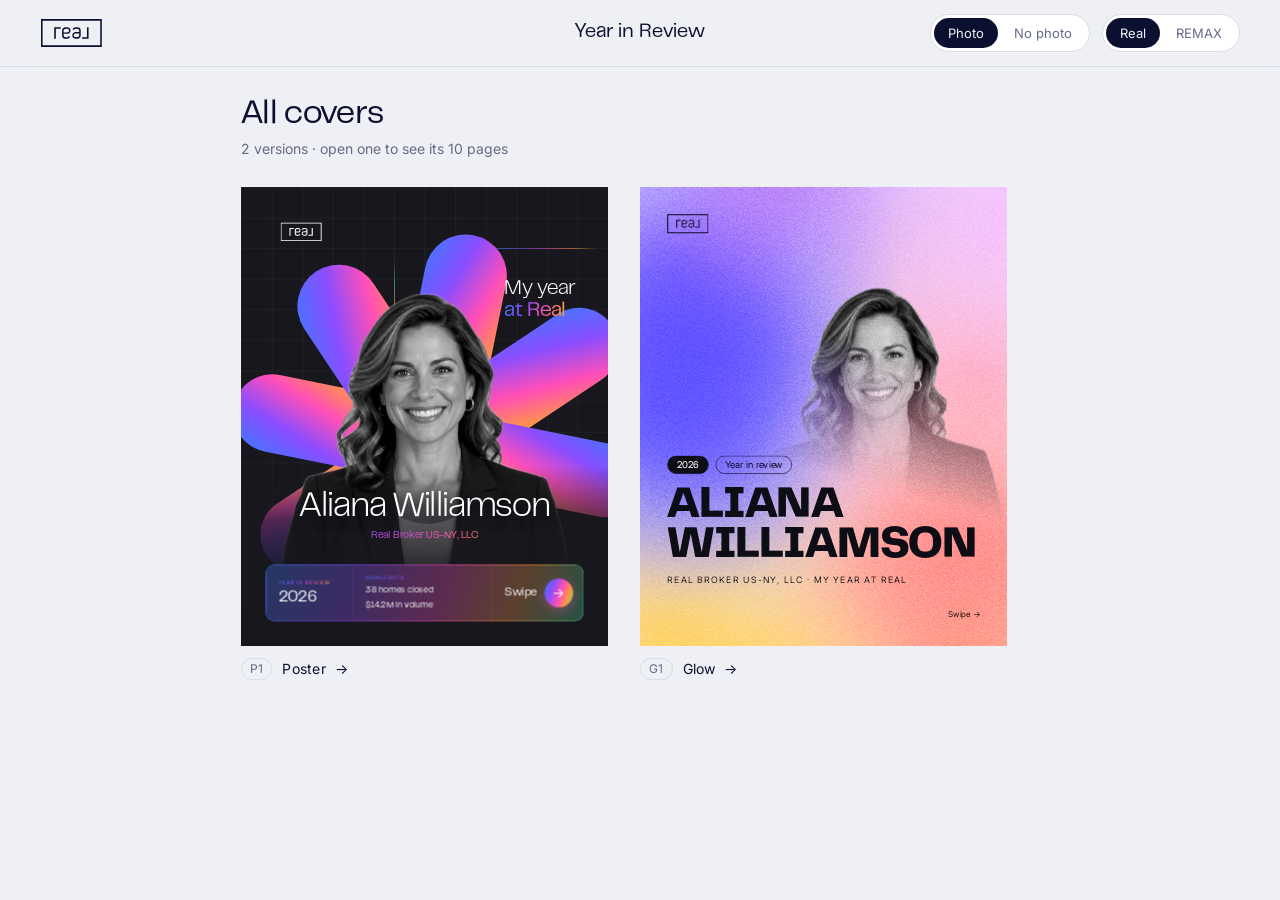
==== commit 23727ab0: "Show Monocolor / Bicolor only inside a set; artifact uses the local UI and includes REMAX - index.ht" ====
--- a/index.html
+++ b/index.html
@@ -198,6 +198,7 @@
     .page-title { padding-left: 16px !important; }
     .version.open .version-label::after { display: none; }
   }
+  .seg[hidden] { display: none !important; }
 </style>
 </head>
 <body>
@@ -373,6 +374,8 @@
   const segBtns = [...document.querySelectorAll('.seg button')];
   segBtns.forEach(b => b.onclick = () => { if (b.dataset.k === 'color') breaks = b.dataset.v === 'bi'; else if (b.dataset.k === 'brand') brand = b.dataset.v; else noPhoto = b.dataset.v === 'off'; render(); saveHash(); });
   function syncBar(count) {
+    // Monocolor / Bicolor only matters inside a poster set (the break pages); hide it on All covers (Laxman, 17 Nov)
+    const colorSeg = document.querySelector('.seg[aria-label="Colour system"]'); if (colorSeg) colorSeg.hidden = view === 'home';
     pageSel.value = view; photoBtn.setAttribute('aria-pressed', noPhoto); segBtns.forEach(b => b.setAttribute('aria-pressed', b.dataset.k === 'color' ? String((b.dataset.v === 'bi') === breaks) : b.dataset.k === 'brand' ? String(b.dataset.v === brand) : String((b.dataset.v === 'off') === noPhoto)));
     tabs.innerHTML = VIEWS().map(v => `<button class="${v.id === view ? 'on' : ''}" data-v="${v.id}">${v.id === 'home' ? 'All' : v.label.replace(' · ', ' <em>') + '</em>'}</button>`).join('');
     tabs.querySelectorAll('button').forEach(b => b.onclick = () => go(b.dataset.v));
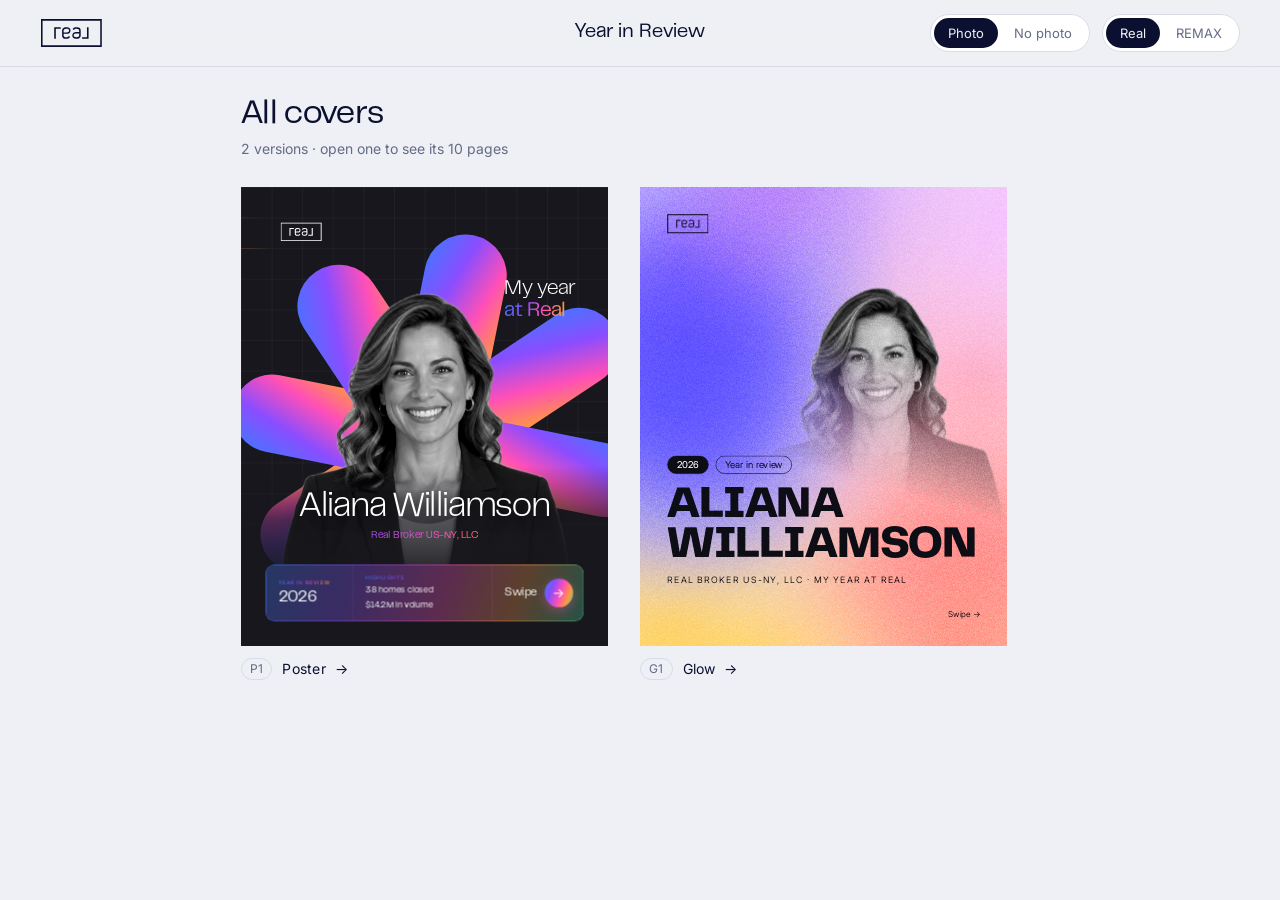
==== commit f6b076f5: "Add the Publish button: upload posters to the year-in-review-posters repo publish-ui.js (local page " ====
--- a/index.html
+++ b/index.html
@@ -18,6 +18,7 @@
 <script src="mock.js" defer></script>
 <script src="reel.js" defer></script>
 <script src="figma-sheet.js" defer></script>
+<script src="publish-ui.js" defer></script>
 <style>
   * { box-sizing: border-box; margin: 0; }
   html, body { height: 100%; background: #e9ecf2; font-family: var(--font-body); color: var(--onyx); }
@@ -397,7 +398,8 @@
   }
 
   function render() {
-    window.YIR_NOPHOTO = noPhoto; window.YIR_BRAND = brand;   // read by pages.js (Wrapped: illustration pages in No photo)
+    window.YIR_NOPHOTO = noPhoto; window.YIR_BRAND = brand;
+    window.YIR_STATE = { view, brand, story };   // read by publish-ui.js   // read by pages.js (Wrapped: illustration pages in No photo)
     const covers = COVERS();
     if (view !== 'home' && !covers.some(c => c.id === view)) view = 'home';
     document.body.style.setProperty('--slide-h', isStory() ? '1920px' : '1350px');
--- a/remax.css
+++ b/remax.css
@@ -13,7 +13,7 @@
 /* Primary logotype: Cream on colour, Black on light grounds. Same height as the Real logo, wider. */
 .rx .logo { width: 210px !important; height: 58px !important; background: url(assets/remax/lockup-cream.png) no-repeat left center / contain !important;
   -webkit-mask: none !important; mask: none !important; }
-.rx .logo > * { display: none; }
+.rx .logo > * { display: none !important; }   /* the sheet view inlines the Real logo SVG with its own display */
 
 /* ===== V4 Wrapped: Primary Blue field, Primary Red accent (sticker, extrusion), Dark Blue chips ===== */
 .rx.c-w { background: radial-gradient(circle at 12% 92%, #3d6dff 0%, rgba(61,109,255,0) 42%), radial-gradient(circle at 95% 0%, #2a5cff 0%, rgba(42,92,255,0) 40%), linear-gradient(165deg, #0043FF 0%, #0036d4 100%); }
